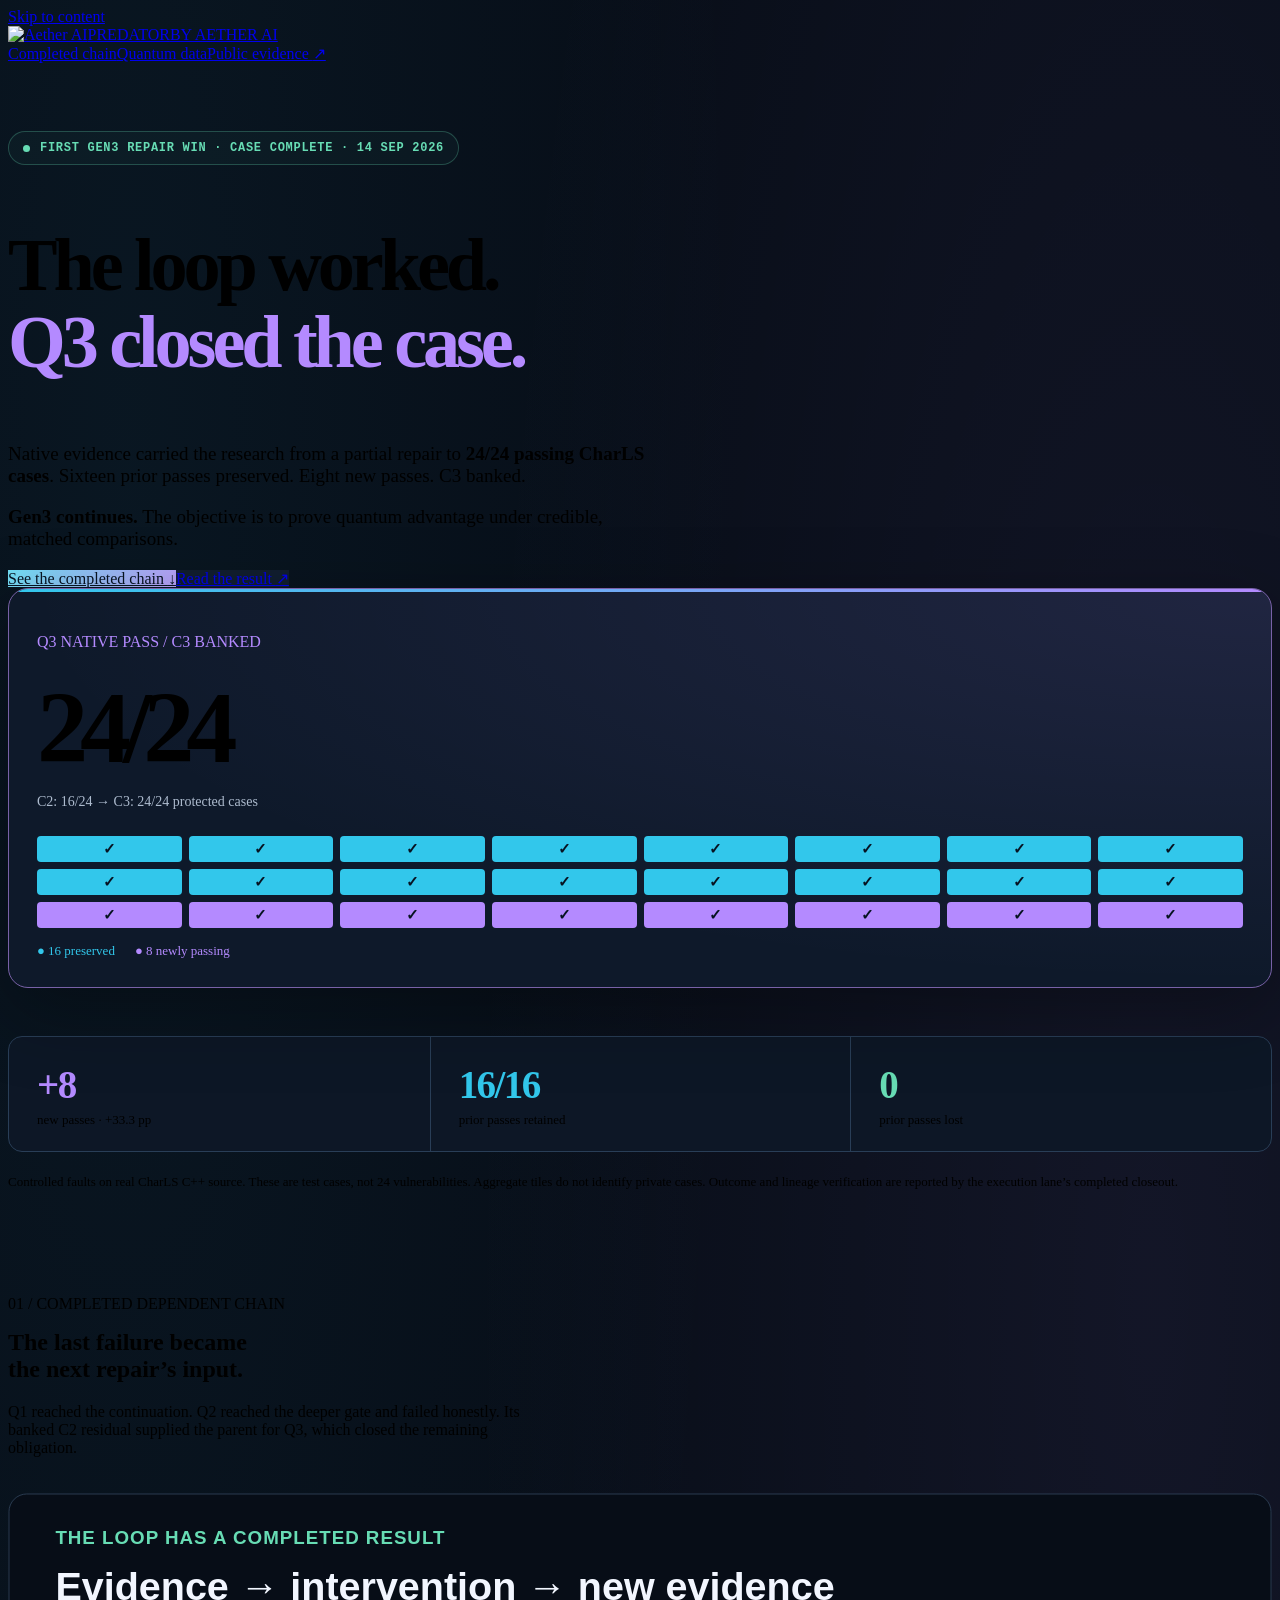
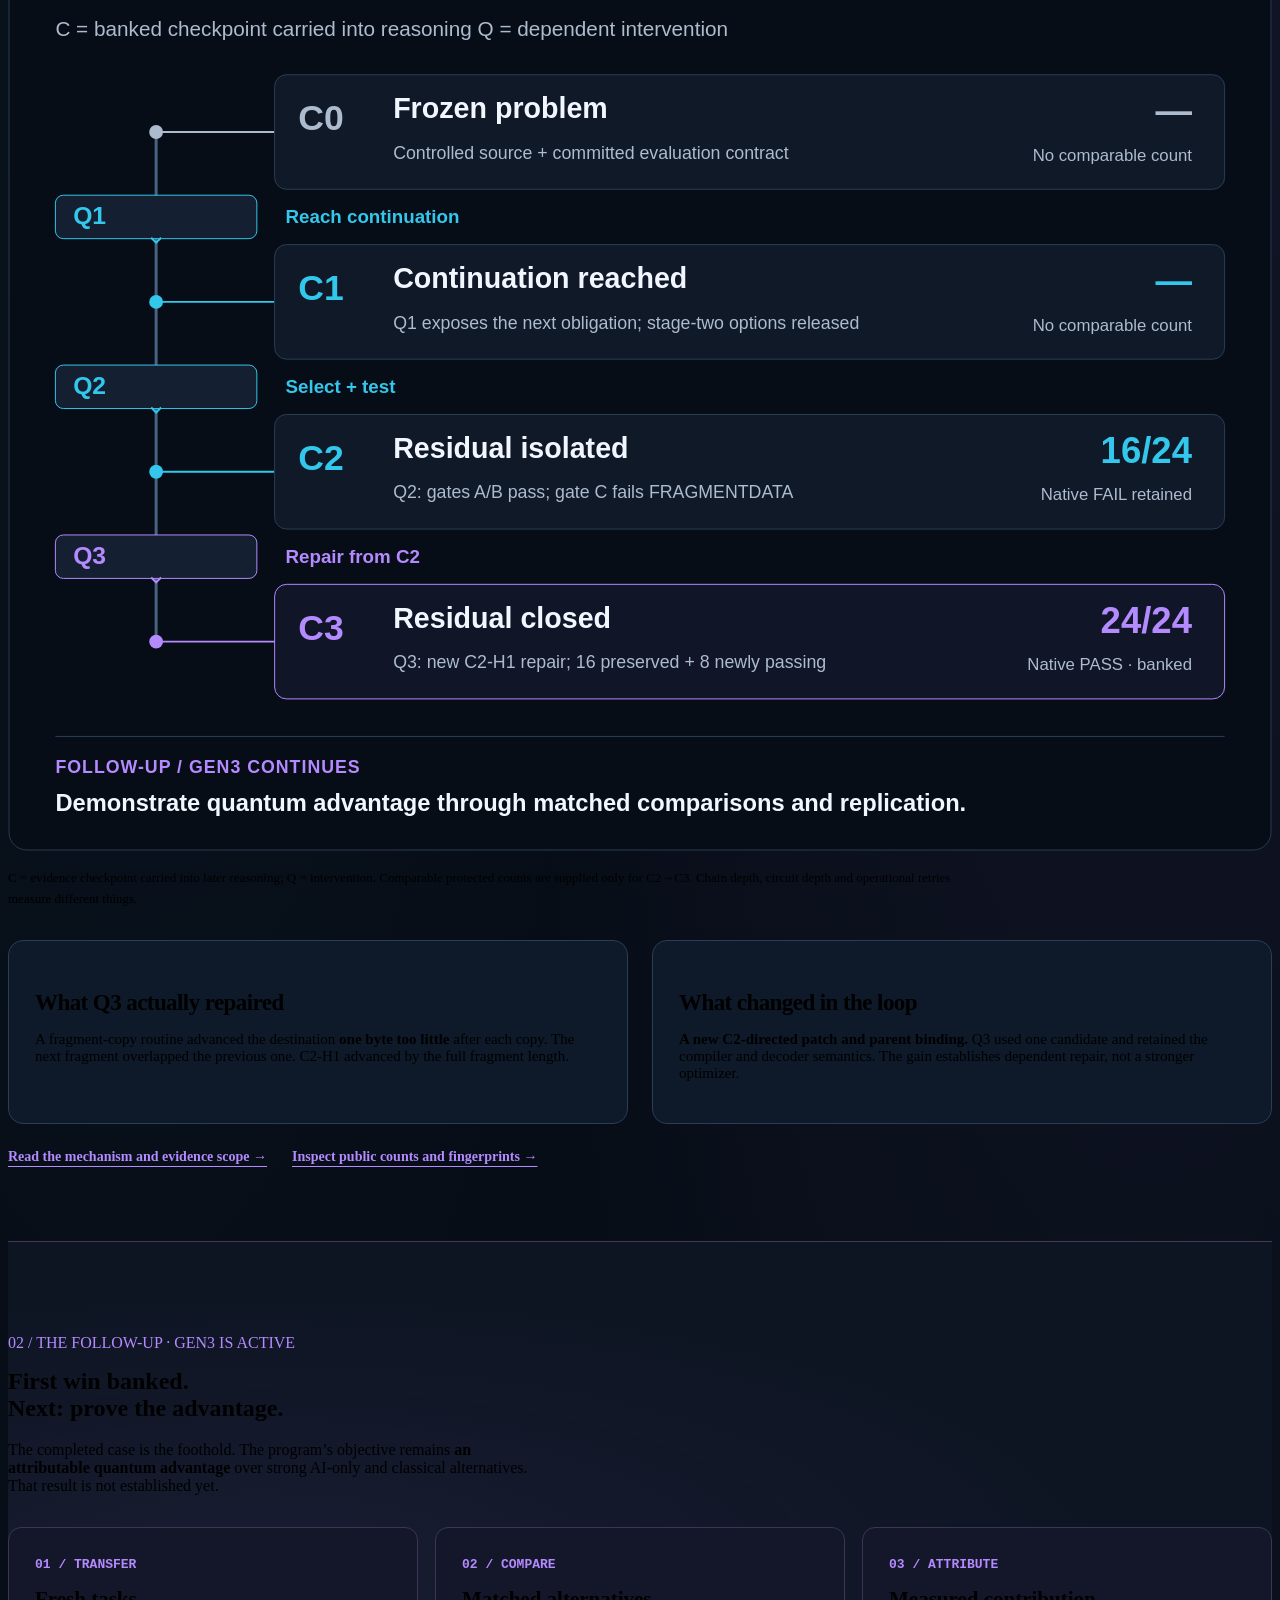
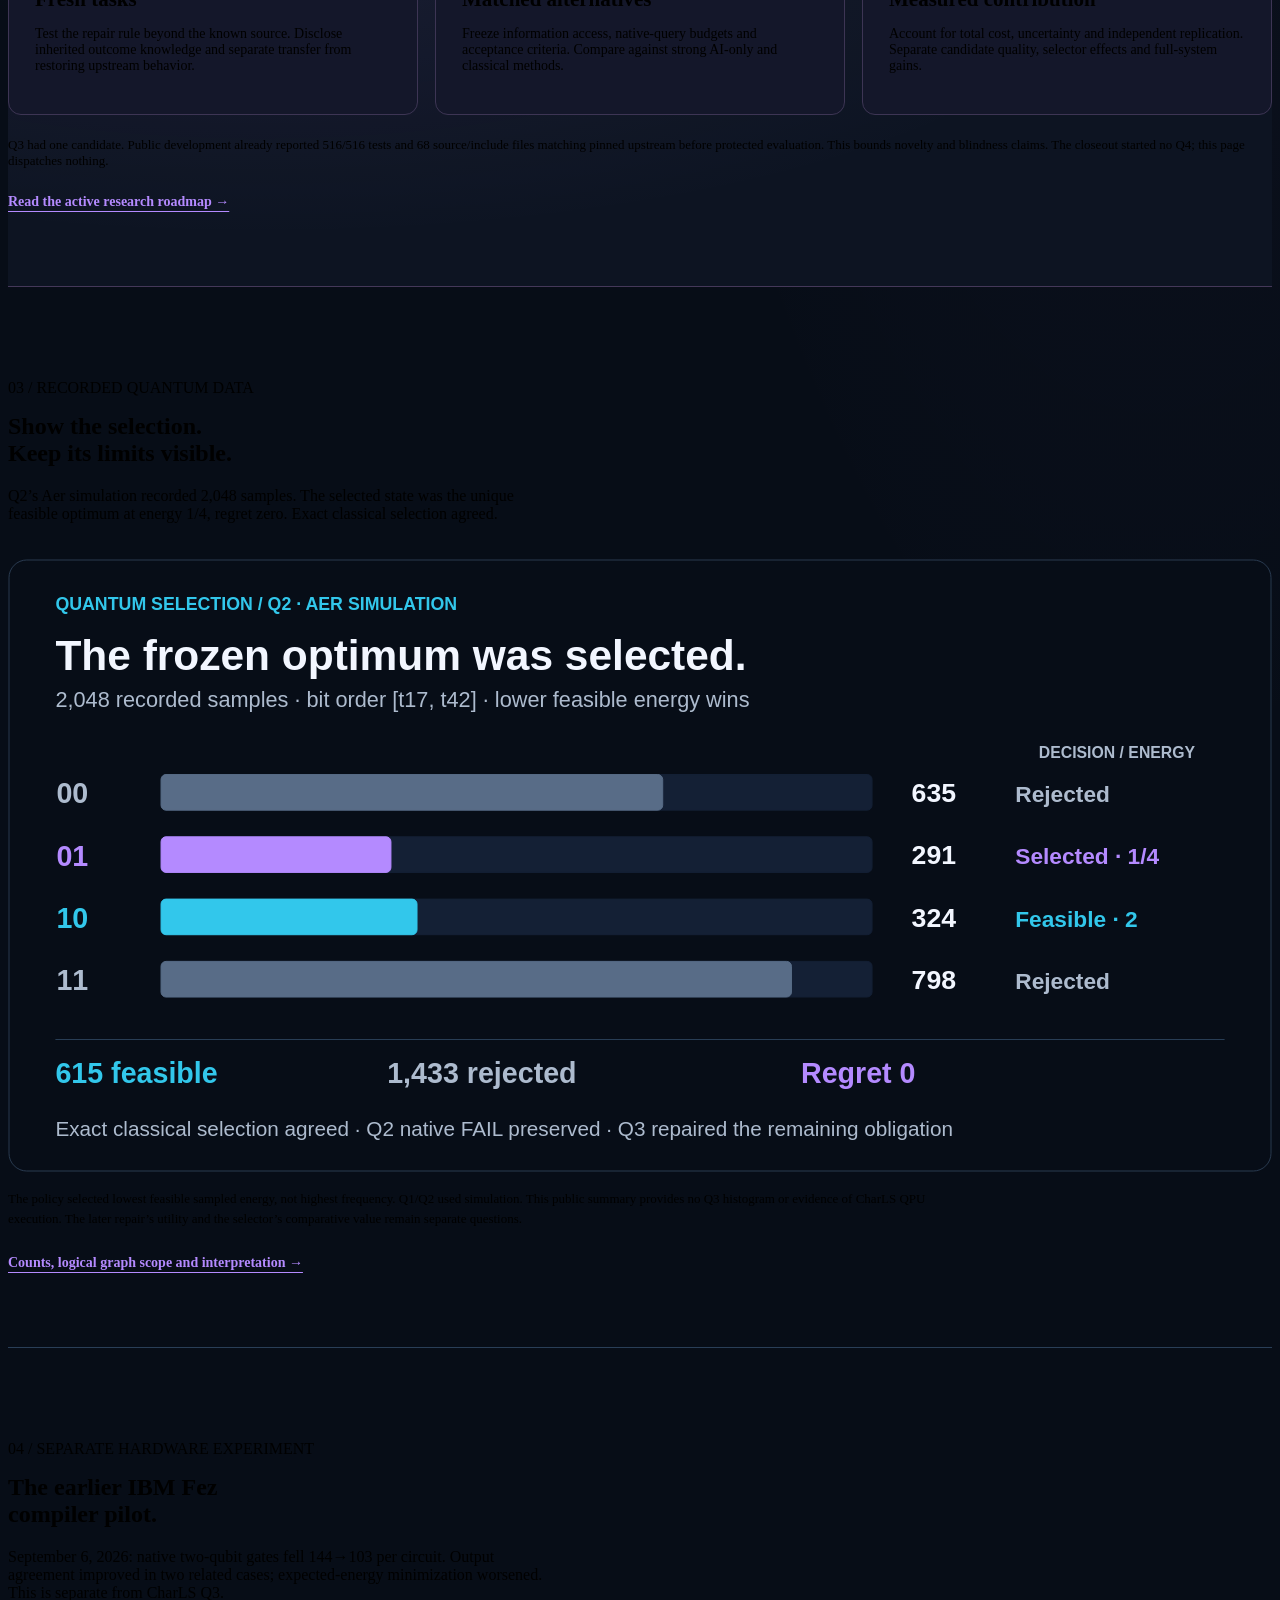
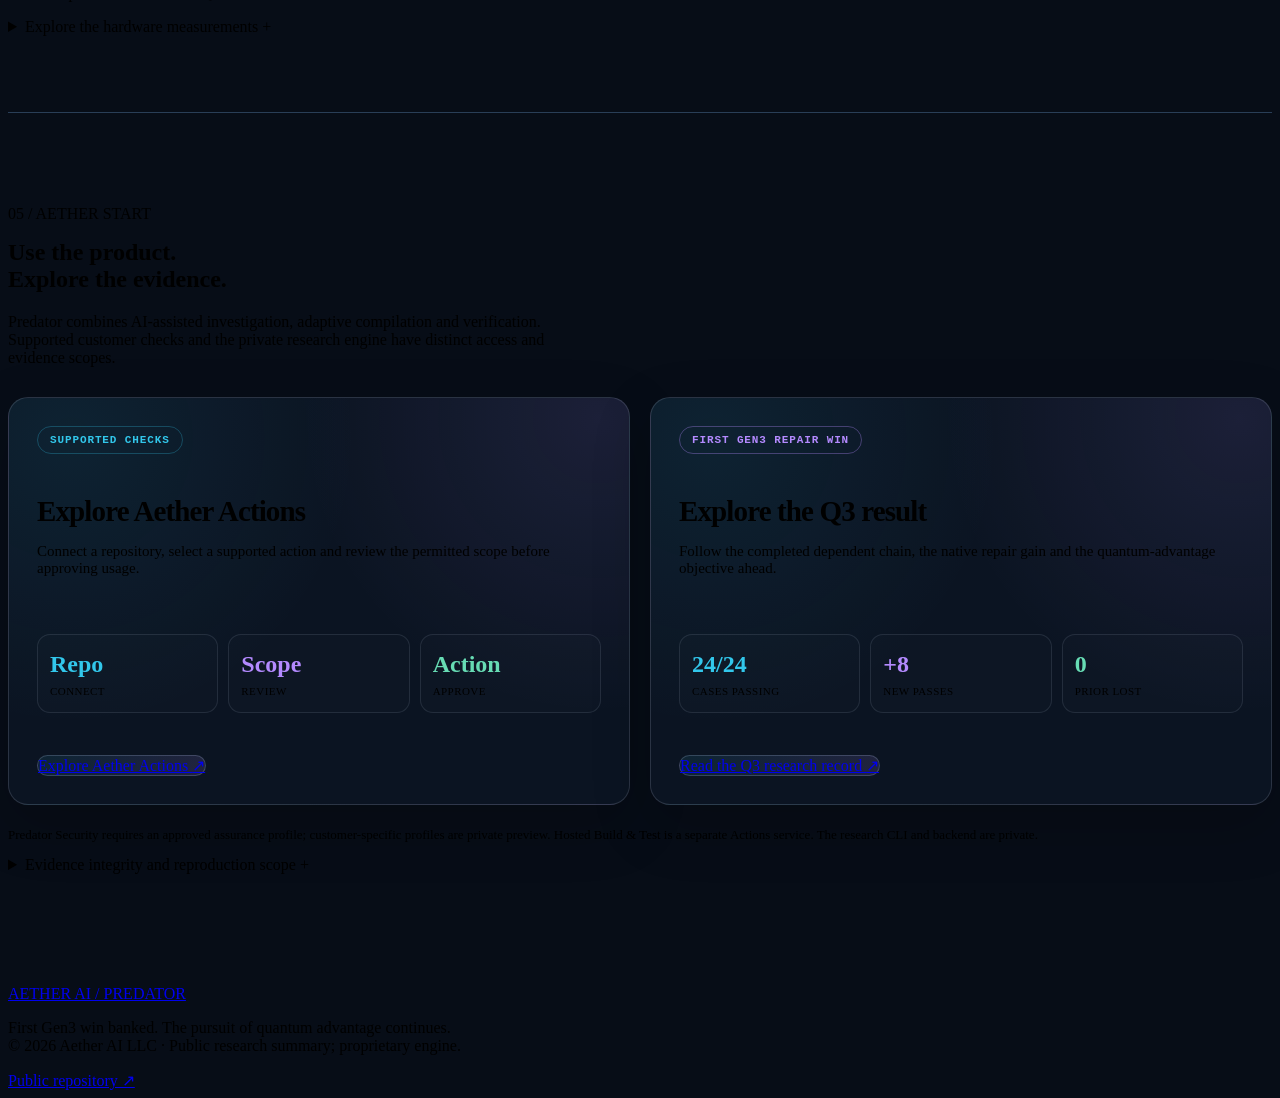
==== docs/index.html @ 57ab91a9 "docs: showcase the first Gen3 Q3 win and its quantum-advantage follow-up" ====
<!doctype html>
<html lang="en">
<head>
  <meta charset="utf-8">
  <meta name="viewport" content="width=device-width,initial-scale=1">
  <title>Predator — First Gen3 win: Q3 24/24 · Aether AI</title>
  <meta name="description" content="Aether Predator’s first Gen3 dependent-repair win: CharLS Q3 reached 24/24, with 16 prior passes preserved and eight gained. Explore the completed chain and the ongoing quantum-advantage objective.">
  <meta name="theme-color" content="#070d17">
  <link rel="stylesheet" href="styles.css">
  <link rel="stylesheet" href="q3-showcase.css">
</head>
<body class="q3-page">
  <a class="skip" href="#main">Skip to content</a>
  <header class="nav shell">
    <a class="brand" href="https://aethersystems.net/"><img src="assets/aether-website-mark.svg" width="36" height="36" alt="Aether AI"><span>PREDATOR<span class="byline">BY AETHER AI</span></span></a>
    <nav aria-label="Main navigation"><a href="#chain">Completed chain</a><a href="#quantum">Quantum data</a><a class="nav-cta" href="https://github.com/AetherAI3/predator-cli">Public evidence <span aria-hidden="true">↗</span></a></nav>
  </header>
  <main id="main">
    <section class="hero shell" aria-labelledby="result-title">
      <div class="result-label">FIRST GEN3 REPAIR WIN · CASE COMPLETE · 14 SEP 2026</div>
      <div class="hero-grid">
        <div>
          <h1 id="result-title">The loop worked.<br><span>Q3 closed the case.</span></h1>
          <p class="hero-copy">Native evidence carried the research from a partial repair to <strong>24/24 passing CharLS cases</strong>. Sixteen prior passes preserved. Eight new passes. C3 banked.</p>
          <p class="hero-copy"><strong>Gen3 continues.</strong> The objective is to prove quantum advantage under credible, matched comparisons.</p>
          <div class="actions"><a class="button primary" href="#chain">See the completed chain <span aria-hidden="true">↓</span></a><a class="button ghost" href="research/charls-q3.html">Read the result <span aria-hidden="true">↗</span></a></div>
        </div>
        <div class="milestone-stamp" aria-label="Q3 protected native result: 24 of 24 cases passing, 16 retained and 8 new">
          <p class="eyebrow">Q3 NATIVE PASS / C3 BANKED</p>
          <p class="score">24/24</p>
          <p class="score-caption">C2: 16/24 → C3: 24/24 protected cases</p>
          <div class="pass-cells" aria-hidden="true"><span>✓</span><span>✓</span><span>✓</span><span>✓</span><span>✓</span><span>✓</span><span>✓</span><span>✓</span><span>✓</span><span>✓</span><span>✓</span><span>✓</span><span>✓</span><span>✓</span><span>✓</span><span>✓</span><span>✓</span><span>✓</span><span>✓</span><span>✓</span><span>✓</span><span>✓</span><span>✓</span><span>✓</span></div>
          <div class="case-legend"><span>● 16 preserved</span><span>● 8 newly passing</span></div>
        </div>
      </div>
      <div class="win-strip" aria-label="Primary protected-campaign metrics"><div><strong>+8</strong><span>new passes · +33.3 pp</span></div><div><strong>16/16</strong><span>prior passes retained</span></div><div><strong>0</strong><span>prior passes lost</span></div></div>
      <p class="start-note">Controlled faults on real CharLS C++ source. These are test cases, not 24 vulnerabilities. Aggregate tiles do not identify private cases. Outcome and lineage verification are reported by the execution lane’s completed closeout.</p>
    </section>

    <section class="shell section" id="chain" aria-labelledby="chain-title">
      <div class="section-heading"><div><p class="eyebrow">01 / COMPLETED DEPENDENT CHAIN</p><h2 id="chain-title">The last failure became<br>the next repair’s input.</h2></div><p>Q1 reached the continuation. Q2 reached the deeper gate and failed honestly. Its banked C2 residual supplied the parent for Q3, which closed the remaining obligation.</p></div>
      <figure class="figure"><img src="assets/flow-gen3-research.svg" width="1280" height="970" alt="Completed C0, Q1, C1, Q2, C2, Q3, C3 chain. Q2 banks 16/24 and its failure; Q3 banks 24/24. The following objective is a matched quantum-advantage comparison."><figcaption>C = evidence checkpoint carried into later reasoning; Q = intervention. Comparable protected counts are supplied only for C2→C3. Chain depth, circuit depth and operational retries measure different things.</figcaption></figure>
      <div class="context-grid"><article class="context-card"><h3>What Q3 actually repaired</h3><p>A fragment-copy routine advanced the destination <strong>one byte too little</strong> after each copy. The next fragment overlapped the previous one. C2-H1 advanced by the full fragment length.</p></article><article class="context-card"><h3>What changed in the loop</h3><p><strong>A new C2-directed patch and parent binding.</strong> Q3 used one candidate and retained the compiler and decoder semantics. The gain establishes dependent repair, not a stronger optimizer.</p></article></div>
      <div class="link-row"><a href="research/charls-q3.html">Read the mechanism and evidence scope →</a><a href="research/charls-q3.json">Inspect public counts and fingerprints →</a></div>
    </section>

    <section class="objective-panel" id="objective" aria-labelledby="objective-title"><div class="shell section">
      <div class="section-heading"><div><p class="eyebrow">02 / THE FOLLOW-UP · GEN3 IS ACTIVE</p><h2 id="objective-title">First win banked.<br>Next: prove the advantage.</h2></div><p>The completed case is the foothold. The program’s objective remains <strong>an attributable quantum advantage</strong> over strong AI-only and classical alternatives. That result is not established yet.</p></div>
      <div class="next-steps"><article class="next-step"><span class="num">01 / TRANSFER</span><h3>Fresh tasks</h3><p>Test the repair rule beyond the known source. Disclose inherited outcome knowledge and separate transfer from restoring upstream behavior.</p></article><article class="next-step"><span class="num">02 / COMPARE</span><h3>Matched alternatives</h3><p>Freeze information access, native-query budgets and acceptance criteria. Compare against strong AI-only and classical methods.</p></article><article class="next-step"><span class="num">03 / ATTRIBUTE</span><h3>Measured contribution</h3><p>Account for total cost, uncertainty and independent replication. Separate candidate quality, selector effects and full-system gains.</p></article></div>
      <p class="start-note">Q3 had one candidate. Public development already reported 516/516 tests and 68 source/include files matching pinned upstream before protected evaluation. This bounds novelty and blindness claims. The closeout started no Q4; this page dispatches nothing.</p>
      <div class="link-row"><a href="https://github.com/AetherAI3/predator-cli/blob/main/docs/research/generations.md">Read the active research roadmap →</a></div>
    </div></section>

    <section class="shell section" id="quantum" aria-labelledby="quantum-title">
      <div class="section-heading"><div><p class="eyebrow">03 / RECORDED QUANTUM DATA</p><h2 id="quantum-title">Show the selection.<br>Keep its limits visible.</h2></div><p>Q2’s Aer simulation recorded 2,048 samples. The selected state was the unique feasible optimum at energy 1/4, regret zero. Exact classical selection agreed.</p></div>
      <figure class="figure"><img src="assets/readme-q2-selection.svg" width="1280" height="620" alt="Q2 Aer sample histogram: 00 635 rejected; 01 291 selected at energy 1/4; 10 324 feasible at energy 2; 11 798 rejected. 615 feasible, 1433 rejected, regret zero."><figcaption>The policy selected lowest feasible sampled energy, not highest frequency. Q1/Q2 used simulation. This public summary provides no Q3 histogram or evidence of CharLS QPU execution. The later repair’s utility and the selector’s comparative value remain separate questions.</figcaption></figure>
      <div class="link-row"><a href="research/charls-q3.html#the-actual-quantum-selection-record">Counts, logical graph scope and interpretation →</a></div>
    </section>

    <section class="shell section research-divider" id="ibm" aria-labelledby="ibm-title">
      <div class="section-heading"><div><p class="eyebrow">04 / SEPARATE HARDWARE EXPERIMENT</p><h2 id="ibm-title">The earlier IBM Fez<br>compiler pilot.</h2></div><p>September 6, 2026: native two-qubit gates fell 144→103 per circuit. Output agreement improved in two related cases; expected-energy minimization worsened. This is separate from CharLS Q3.</p></div>
      <details class="evidence-details" id="evidence"><summary>Explore the hardware measurements <span aria-hidden="true">+</span></summary><figure class="figure"><img src="assets/readme-hardware-data.svg" width="1280" height="800" loading="lazy" alt="IBM Fez pilot: 28.5% fewer two-qubit gates, closer output in two related cases, worse expected-energy minimization. One hardware job; no quantum advantage established."><figcaption>Author-reported: one six-variable fixture, four circuits at 1,024 shots each and three seconds of billed QPU time. Billed time is not end-to-end runtime. No independent confirmation or quantum advantage established.</figcaption></figure><p class="start-note"><a href="research/ibm-fez-pilot.html">Measurement note and uncertainty →</a> · <a href="research/ibm-pilot.json">Full-precision data →</a></p></details>
    </section>

    <section class="shell section research-divider" id="system" aria-labelledby="start-title">
      <div class="section-heading"><div><p class="eyebrow">05 / AETHER START</p><h2 id="start-title">Use the product.<br>Explore the evidence.</h2></div><p>Predator combines AI-assisted investigation, adaptive compilation and verification. Supported customer checks and the private research engine have distinct access and evidence scopes.</p></div>
      <div class="start-cards"><article class="start-card"><span class="card-label">SUPPORTED CHECKS</span><div><h3>Explore Aether Actions</h3><p>Connect a repository, select a supported action and review the permitted scope before approving usage.</p></div><div class="card-stats"><div><strong>Repo</strong><span>Connect</span></div><div><strong>Scope</strong><span>Review</span></div><div><strong>Action</strong><span>Approve</span></div></div><a class="button" href="https://aethersystems.net/actions">Explore Aether Actions <span aria-hidden="true">↗</span></a></article><article class="start-card"><span class="card-label">FIRST GEN3 REPAIR WIN</span><div><h3>Explore the Q3 result</h3><p>Follow the completed dependent chain, the native repair gain and the quantum-advantage objective ahead.</p></div><div class="card-stats"><div><strong>24/24</strong><span>Cases passing</span></div><div><strong>+8</strong><span>New passes</span></div><div><strong>0</strong><span>Prior lost</span></div></div><a class="button" href="research/charls-q3.html">Read the Q3 research record <span aria-hidden="true">↗</span></a></article></div>
      <p class="start-note">Predator Security requires an approved assurance profile; customer-specific profiles are private preview. Hosted Build &amp; Test is a separate Actions service. The research CLI and backend are private.</p>
      <details class="evidence-details"><summary>Evidence integrity and reproduction scope <span aria-hidden="true">+</span></summary><div><p>The producer reports signed native and lineage verification and full-hash readback of 17 C3 objects. Supporting validation: 516/516 stock tests including 17/17 compliance, sanitizer PASS and 10,000 fuzz executions. This editorial summary did not independently reverify private receipt bytes.</p><p>Native PASS and C3 banked coexist with an immutable hosted <strong>failed/lost</strong> completion record caused by an HTTP 422 field-shape mismatch. Public figures and arithmetic are rebuildable; the full private campaign is not independently reproducible from this repository alone. <a href="research/charls-q3.html#evidence-replay-and-operational-reconciliation">Full scope and fingerprints →</a></p></div></details>
    </section>
  </main>
  <footer class="footer shell"><a class="brand" href="https://aethersystems.net/">AETHER AI / PREDATOR</a><p>First Gen3 win banked. The pursuit of quantum advantage continues.<br>© 2026 Aether AI LLC · Public research summary; proprietary engine.</p><a href="https://github.com/AetherAI3/predator-cli">Public repository ↗</a></footer>
</body>
</html>
---- docs/q3-showcase.css ----
/* Q3 result page. Scoped additions preserve the separate IBM measurement page. */
.q3-page{--cyan:#32c7eb;--purple:#b48aff;--good:#67dcb4;background:radial-gradient(ellipse at 10% 8%,#32c7eb0d,transparent 38%),radial-gradient(ellipse at 90% 22%,#b48aff12,transparent 42%),#070d17}
.q3-page .brand img{width:36px;height:36px}.q3-page .nav a:hover{color:var(--cyan)}
.q3-page .hero{padding-top:68px}.q3-page .hero-grid{grid-template-columns:minmax(0,1.3fr) minmax(290px,.8fr);gap:70px;margin-bottom:48px}
.q3-page h1{font-size:clamp(46px,5.8vw,80px);line-height:1.04;letter-spacing:-.055em}.q3-page h1 span{color:var(--purple)}
.q3-page .hero-copy{font-size:19px;max-width:660px}.q3-page .hero-copy strong{color:var(--text)}
.result-label{display:inline-flex;gap:10px;align-items:center;border:1px solid #67dcb444;background:#67dcb409;border-radius:30px;padding:7px 14px;font:600 12px/1.5 ui-monospace,monospace;letter-spacing:.06em;color:var(--good)}
.result-label::before{content:"";width:7px;height:7px;border-radius:50%;background:var(--good)}
.milestone-stamp{border:1px solid #7861a7;border-radius:20px;background:radial-gradient(ellipse at 100% 0,#b48aff1c,transparent 70%),#0e192a;padding:28px;box-shadow:0 22px 80px #0005;position:relative;overflow:hidden}
.milestone-stamp::before{content:"";position:absolute;inset:0 0 auto;height:3px;background:linear-gradient(90deg,var(--cyan),var(--purple))}
.milestone-stamp .eyebrow{color:var(--purple)}.milestone-stamp .score{font-size:clamp(80px,8vw,120px);font-weight:800;letter-spacing:-.08em;line-height:1.2;margin:12px 0 0}
.milestone-stamp .score-caption{color:#adbbce;font-size:14px;margin-top:4px}.pass-cells{display:grid;grid-template-columns:repeat(8,1fr);gap:7px;margin:26px 0 15px}.pass-cells span{height:26px;background:var(--cyan);border-radius:4px;color:#071322;font-size:15px;line-height:26px;text-align:center;font-weight:800}.pass-cells span:nth-child(n+17){background:var(--purple)}
.case-legend{display:flex;flex-wrap:wrap;gap:12px 20px;font-size:13px}.case-legend span:first-child{color:var(--cyan)}.case-legend span:last-child{color:var(--purple)}
.q3-page .button.primary{background:linear-gradient(120deg,#71def5,#bba3fc);color:#081423}.q3-page .button.ghost{background:#111e30}
.win-strip{display:grid;grid-template-columns:repeat(3,1fr);border:1px solid #293e57;border-radius:14px;overflow:hidden;background:#0d1726}
.win-strip>div{padding:23px 28px}.win-strip>div+div{border-left:1px solid #293e57}.win-strip strong{display:block;font-size:39px;line-height:1.3;letter-spacing:-.04em}.win-strip span{font-size:13px;color:var(--muted)}.win-strip>div:nth-child(1) strong{color:var(--purple)}.win-strip>div:nth-child(2) strong{color:var(--cyan)}.win-strip>div:nth-child(3) strong{color:var(--good)}
.q3-page .section{padding-block:76px}.q3-page .section-heading{gap:56px}.q3-page .section-heading h2{margin-top:15px}.q3-page .section-heading p{max-width:540px}
.figure{margin:36px 0 0}.figure img{width:100%;height:auto}.figure figcaption{font-size:13px;line-height:1.6;color:var(--muted);margin-top:13px;max-width:960px}
.q3-page .link-row{display:flex;flex-wrap:wrap;gap:12px 25px;margin-top:25px}.q3-page .link-row a{color:var(--purple);font-weight:650;font-size:14px;text-decoration:underline;text-underline-offset:5px}
.context-grid{display:grid;grid-template-columns:1fr 1fr;gap:24px;margin-top:30px}.context-card{border:1px solid #293e57;background:#0e1929;border-radius:15px;padding:26px}.context-card h3{font-size:23px;letter-spacing:-.025em;margin-bottom:12px}.context-card p{color:var(--muted);font-size:15px}.context-card strong{color:var(--text)}
.objective-panel{border-block:1px solid #443859;background:radial-gradient(ellipse at 20% 50%,#b48aff12,transparent 60%),#0d1422}.objective-panel .eyebrow{color:var(--purple)}.objective-panel .section-heading>p strong{color:var(--text)}
.next-steps{display:grid;grid-template-columns:repeat(3,1fr);gap:17px;margin-top:32px}.next-step{border:1px solid #3d3554;border-radius:13px;background:#14172a;padding:26px}.next-step .num{font:600 13px ui-monospace,monospace;color:var(--purple)}.next-step h3{font-size:21px;margin:15px 0 12px}.next-step p{font-size:14px;color:var(--muted)}
.research-divider{border-top:1px solid #293e57}.q3-page .research-grid{grid-template-columns:1.35fr 1fr;gap:35px}.q3-page .research-copy h3{font-size:26px}
.start-cards{display:grid;grid-template-columns:repeat(2,minmax(0,1fr));gap:20px;margin-top:30px}.start-card{position:relative;overflow:hidden;display:flex;flex-direction:column;justify-content:space-between;min-height:350px;border:1px solid #adbbce30;border-radius:20px;padding:28px;background:radial-gradient(circle at 10% 10%,#32c7eb14,transparent 43%),radial-gradient(circle at 95% 5%,#b48aff19,transparent 42%),#0b1422;box-shadow:0 20px 60px #0003}
.start-card .card-label{align-self:flex-start;border:1px solid #32c7eb44;border-radius:30px;padding:7px 12px;color:var(--cyan);font:600 11px ui-monospace,monospace;letter-spacing:.08em}.start-card:nth-child(2) .card-label{color:var(--purple);border-color:#b48aff55}
.start-card h3{font-size:29px;letter-spacing:-.03em;line-height:1.15;margin:24px 0 14px}.start-card p{color:var(--muted);font-size:15px}.card-stats{display:grid;grid-template-columns:repeat(3,1fr);gap:10px;margin:25px 0}.card-stats div{border:1px solid #adbbce22;background:#ffffff03;border-radius:13px;padding:15px 12px}.card-stats strong{display:block;font-size:24px;color:var(--cyan);line-height:1.2}.card-stats div:nth-child(2) strong{color:var(--purple)}.card-stats div:nth-child(3) strong{color:var(--good)}.card-stats span{display:block;margin-top:6px;font-size:11px;color:var(--muted);text-transform:uppercase;letter-spacing:.04em}
.start-card .button{align-self:flex-start;background:linear-gradient(120deg,#32c7eb17,#b48aff22);border:1px solid #9badcc44;border-radius:30px}.start-note{margin-top:22px;font-size:13px;color:var(--muted)}
.q3-page .evidence-details{border-color:#293e57}.q3-page .evidence-details a{color:var(--purple);text-decoration:underline}.q3-page .footer{margin-top:35px}
@media(max-width:850px){.q3-page .hero-grid{grid-template-columns:1fr;gap:30px}.milestone-stamp{max-width:520px}.milestone-stamp .score{font-size:100px}.q3-page .section-heading{grid-template-columns:1fr;gap:22px}.next-steps{grid-template-columns:1fr}.context-grid{grid-template-columns:1fr}.q3-page .research-grid{grid-template-columns:1fr}.q3-page .nav nav{flex-wrap:wrap;justify-content:flex-end}.q3-page .nav nav>a:first-child{display:none}.start-cards{grid-template-columns:1fr}}
@media(max-width:500px){.q3-page .hero{padding-top:38px}.q3-page h1{font-size:45px}.q3-page .hero-copy{font-size:17px}.q3-page .nav nav{gap:12px}.q3-page .nav nav>a:not(.nav-cta){display:none}.win-strip>div{padding:17px 13px}.win-strip strong{font-size:29px}.win-strip span{font-size:11px}.q3-page .section{padding-block:52px}.start-card{padding:23px}.card-stats div{padding:12px 9px}.card-stats strong{font-size:22px}.card-stats span{font-size:10px}.result-label{font-size:10px}.figure{margin-top:25px}}
@media print{.q3-page{background:#fff;color:#142236}.q3-page .nav nav,.q3-page .actions,.q3-page .start-cards{display:none}.q3-page .shell{width:100%}.q3-page .section{padding-block:25px}.q3-page .hero-grid{display:block}.q3-page .hero-copy,.q3-page p,.q3-page figcaption{color:#344255}.q3-page .milestone-stamp{margin-top:25px}.q3-page h1,.q3-page h2{color:#142236}.q3-page .figure,.q3-page .milestone-stamp,.q3-page .next-step{break-inside:avoid}.q3-page .objective-panel{background:#fff}.q3-page .next-step,.q3-page .context-card{background:#f4f5fa;color:#142236}}
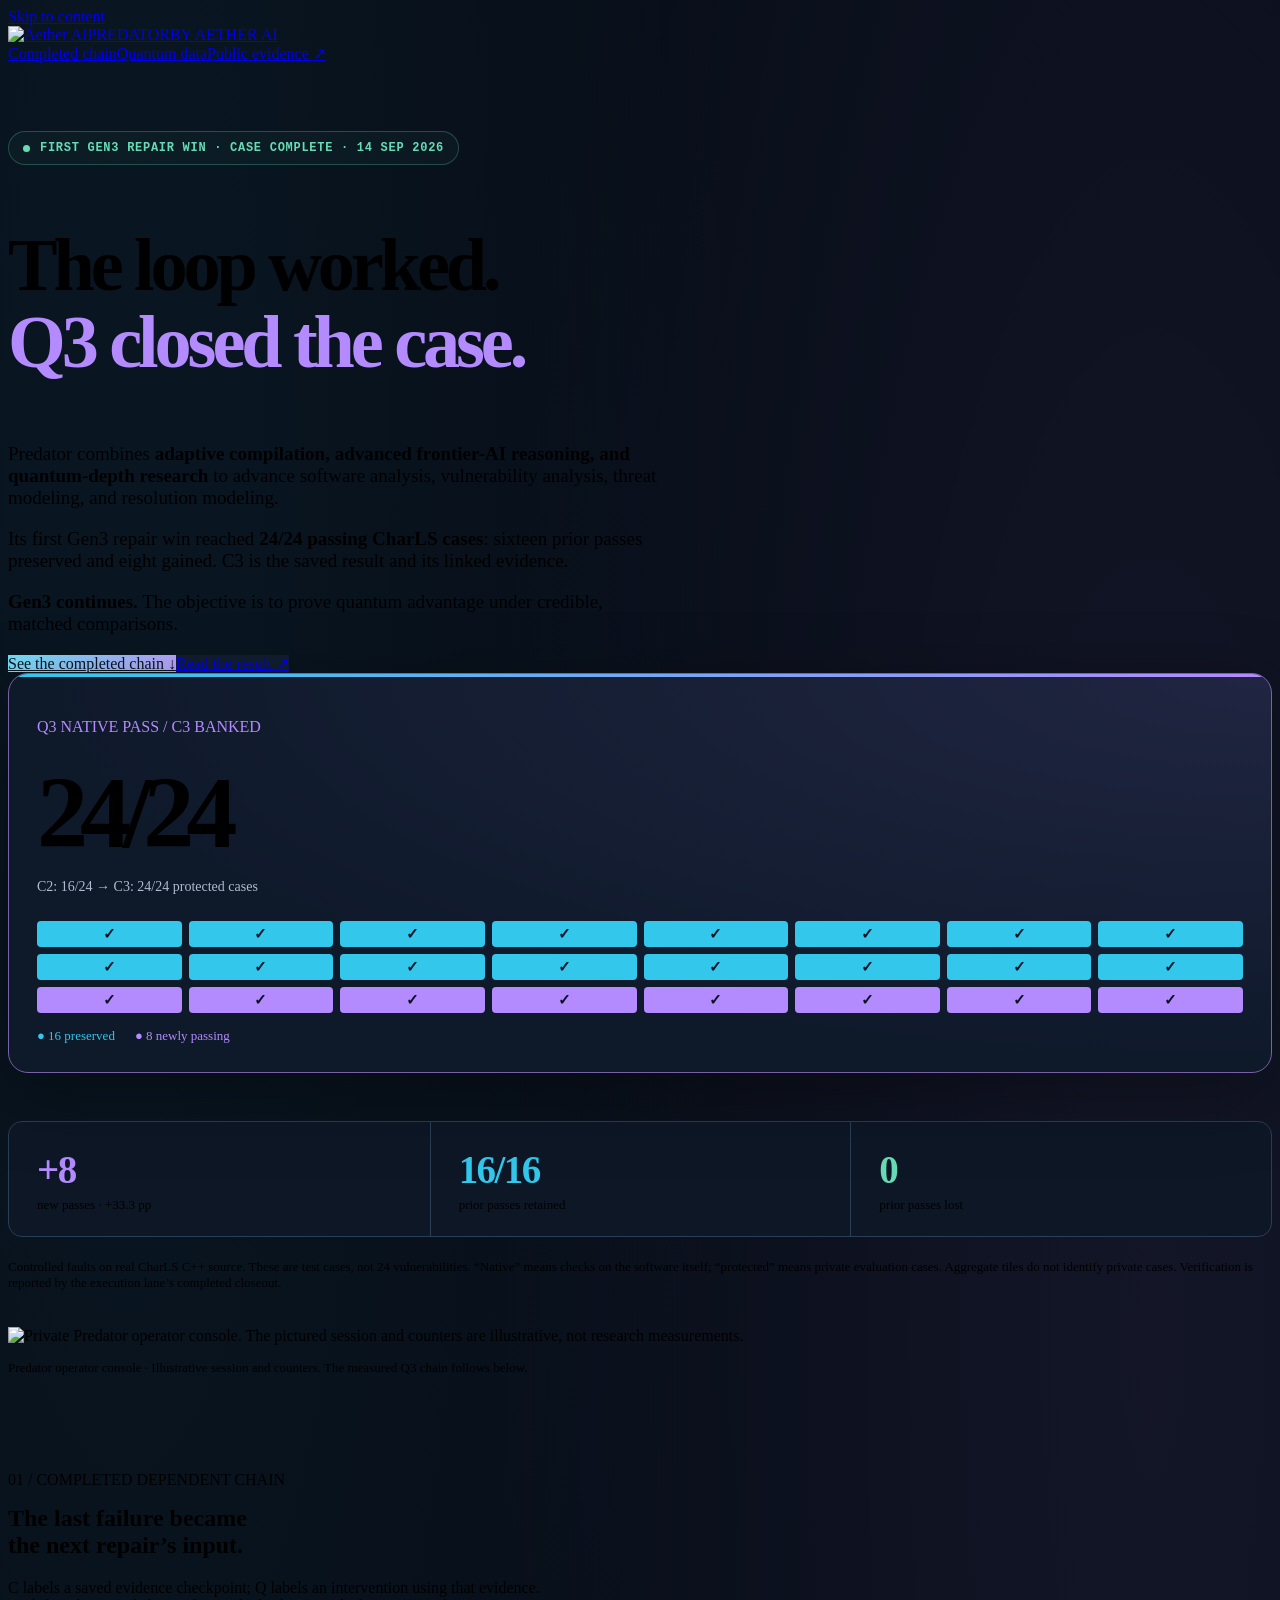
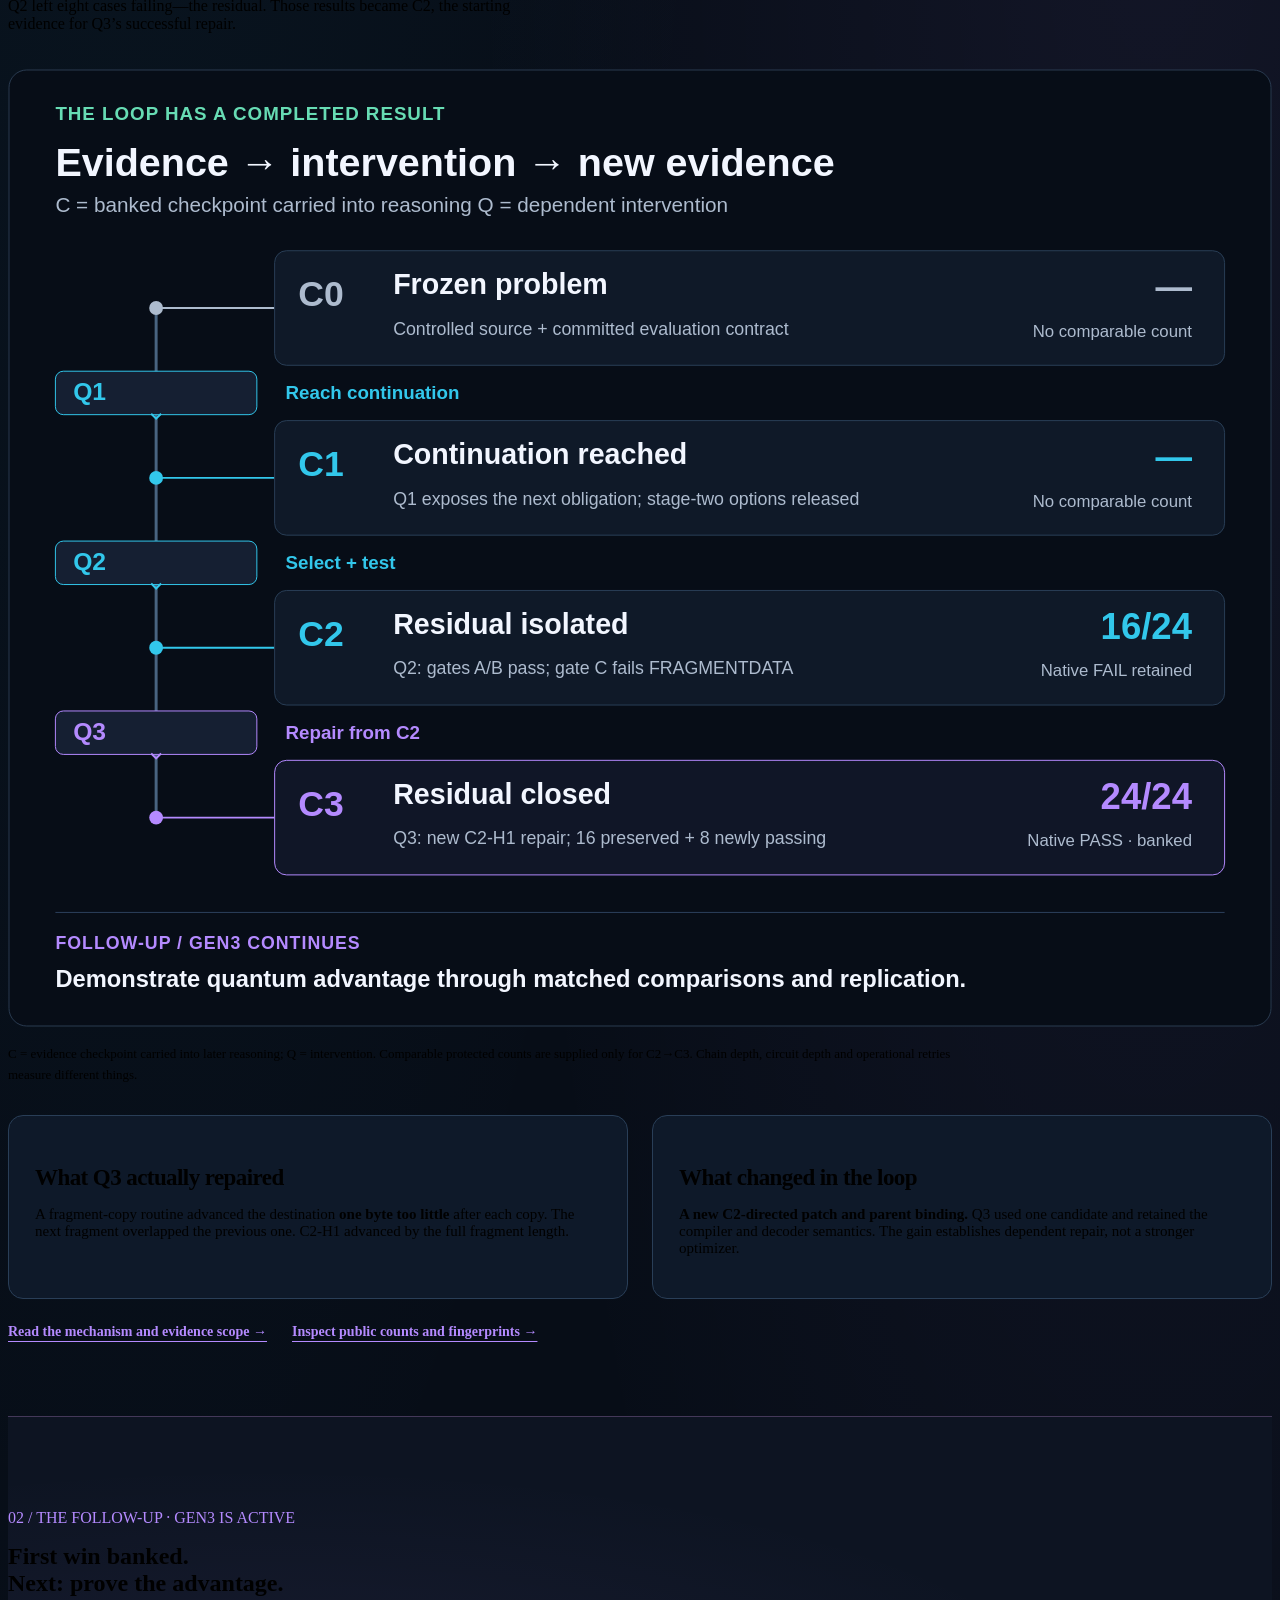
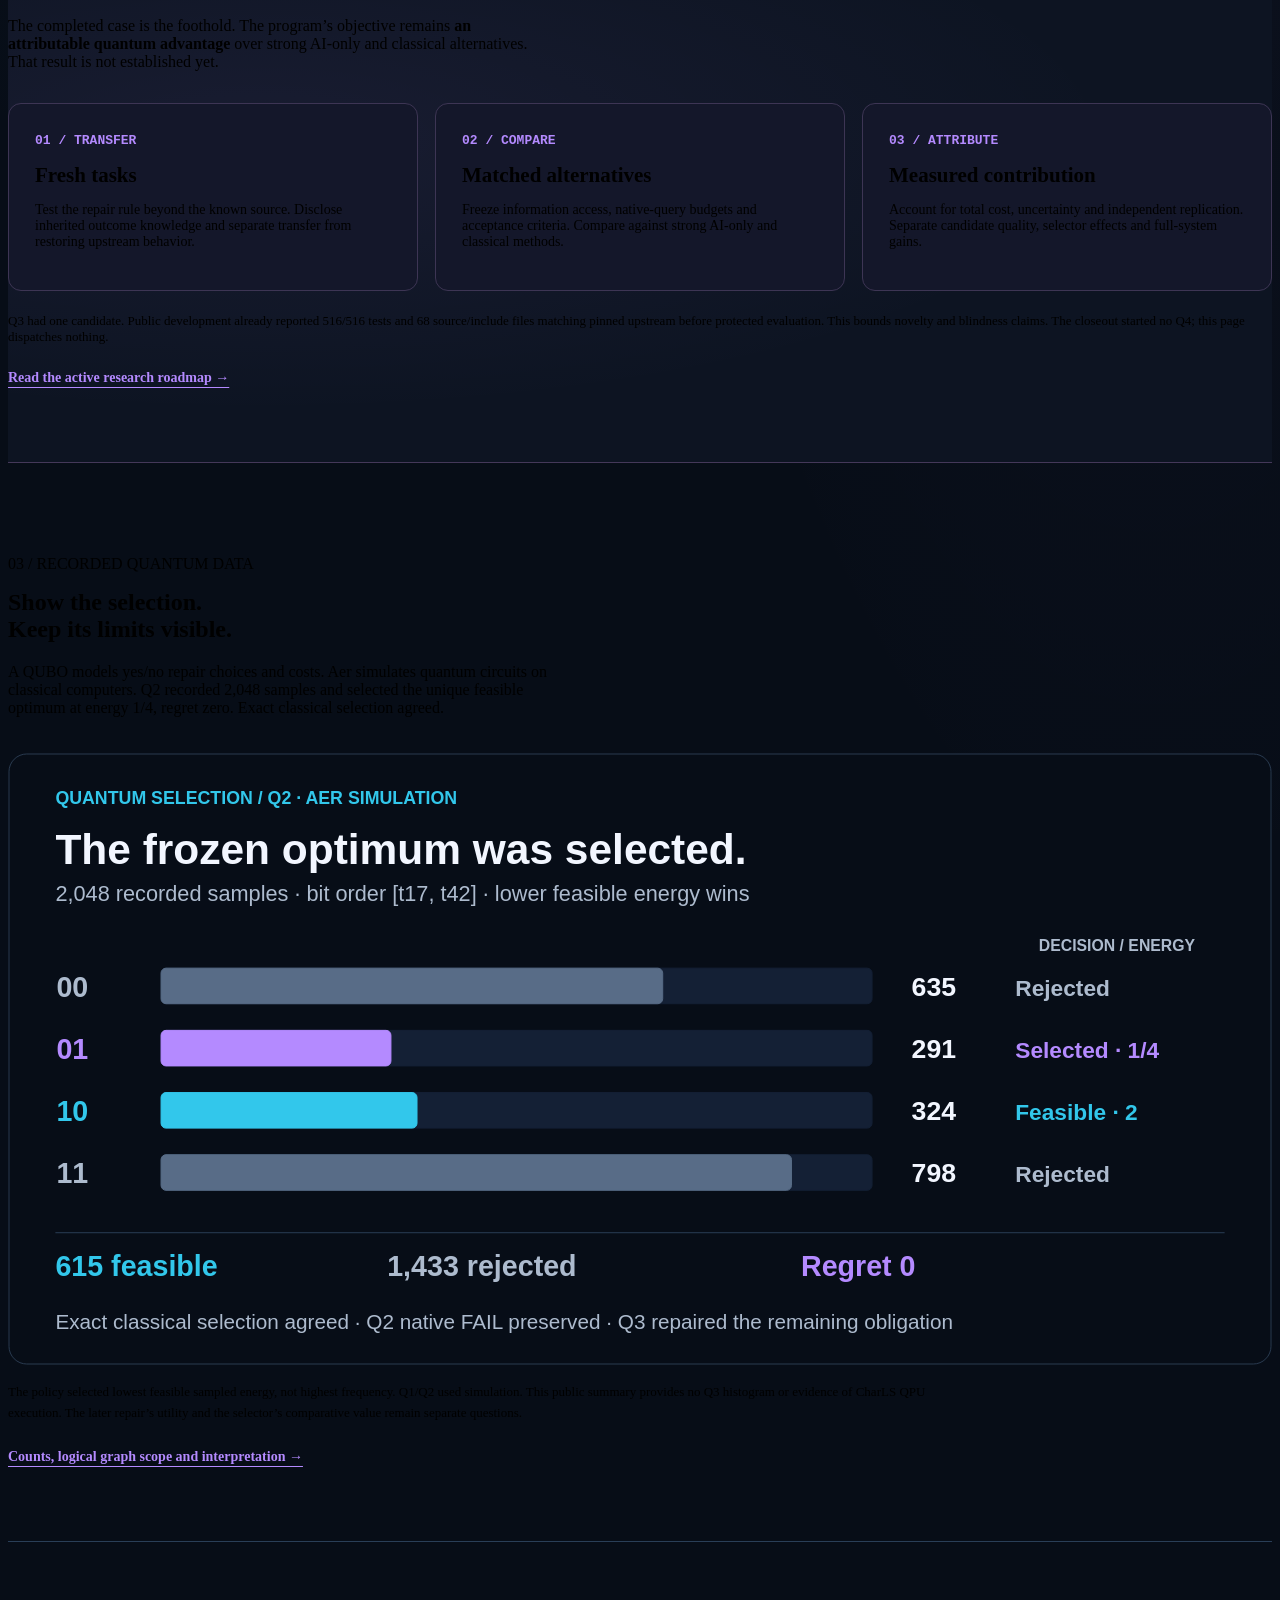
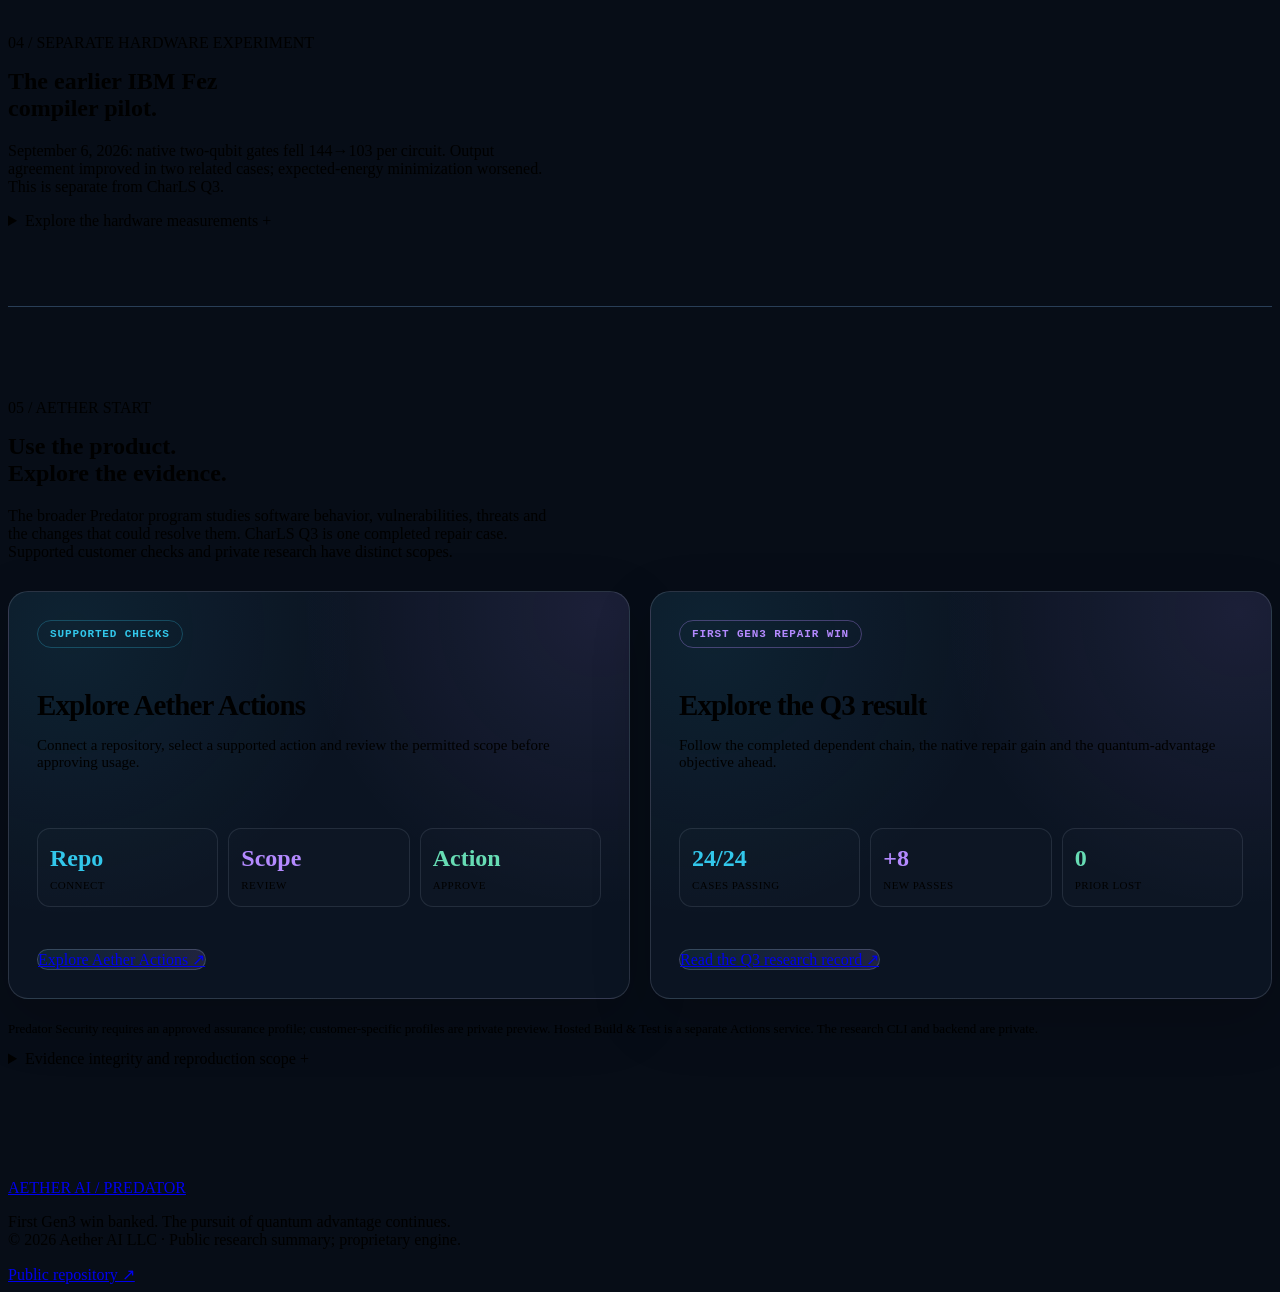
==== commit eb5da840: "docs: fix stale Q3 image URL and clarify the Predator program" ====
--- a/docs/index.html
+++ b/docs/index.html
@@ -4,7 +4,7 @@
   <meta charset="utf-8">
   <meta name="viewport" content="width=device-width,initial-scale=1">
   <title>Predator — First Gen3 win: Q3 24/24 · Aether AI</title>
-  <meta name="description" content="Aether Predator’s first Gen3 dependent-repair win: CharLS Q3 reached 24/24, with 16 prior passes preserved and eight gained. Explore the completed chain and the ongoing quantum-advantage objective.">
+  <meta name="description" content="Predator combines adaptive compilation, frontier-AI reasoning and quantum-depth research for software and security analysis. First Gen3 repair win: CharLS Q3 24/24. The quantum-advantage objective continues.">
   <meta name="theme-color" content="#070d17">
   <link rel="stylesheet" href="styles.css">
   <link rel="stylesheet" href="q3-showcase.css">
@@ -21,7 +21,8 @@
       <div class="hero-grid">
         <div>
           <h1 id="result-title">The loop worked.<br><span>Q3 closed the case.</span></h1>
-          <p class="hero-copy">Native evidence carried the research from a partial repair to <strong>24/24 passing CharLS cases</strong>. Sixteen prior passes preserved. Eight new passes. C3 banked.</p>
+          <p class="hero-copy">Predator combines <strong>adaptive compilation, advanced frontier-AI reasoning, and quantum-depth research</strong> to advance software analysis, vulnerability analysis, threat modeling, and resolution modeling.</p>
+          <p class="hero-copy">Its first Gen3 repair win reached <strong>24/24 passing CharLS cases</strong>: sixteen prior passes preserved and eight gained. C3 is the saved result and its linked evidence.</p>
           <p class="hero-copy"><strong>Gen3 continues.</strong> The objective is to prove quantum advantage under credible, matched comparisons.</p>
           <div class="actions"><a class="button primary" href="#chain">See the completed chain <span aria-hidden="true">↓</span></a><a class="button ghost" href="research/charls-q3.html">Read the result <span aria-hidden="true">↗</span></a></div>
         </div>
@@ -34,12 +35,13 @@
         </div>
       </div>
       <div class="win-strip" aria-label="Primary protected-campaign metrics"><div><strong>+8</strong><span>new passes · +33.3 pp</span></div><div><strong>16/16</strong><span>prior passes retained</span></div><div><strong>0</strong><span>prior passes lost</span></div></div>
-      <p class="start-note">Controlled faults on real CharLS C++ source. These are test cases, not 24 vulnerabilities. Aggregate tiles do not identify private cases. Outcome and lineage verification are reported by the execution lane’s completed closeout.</p>
+      <p class="start-note">Controlled faults on real CharLS C++ source. These are test cases, not 24 vulnerabilities. “Native” means checks on the software itself; “protected” means private evaluation cases. Aggregate tiles do not identify private cases. Verification is reported by the execution lane’s completed closeout.</p>
+      <figure class="figure"><img src="assets/predator-console.png" alt="Private Predator operator console. The pictured session and counters are illustrative, not research measurements."><figcaption>Predator operator console · Illustrative session and counters. The measured Q3 chain follows below.</figcaption></figure>
     </section>
 
     <section class="shell section" id="chain" aria-labelledby="chain-title">
-      <div class="section-heading"><div><p class="eyebrow">01 / COMPLETED DEPENDENT CHAIN</p><h2 id="chain-title">The last failure became<br>the next repair’s input.</h2></div><p>Q1 reached the continuation. Q2 reached the deeper gate and failed honestly. Its banked C2 residual supplied the parent for Q3, which closed the remaining obligation.</p></div>
-      <figure class="figure"><img src="assets/flow-gen3-research.svg" width="1280" height="970" alt="Completed C0, Q1, C1, Q2, C2, Q3, C3 chain. Q2 banks 16/24 and its failure; Q3 banks 24/24. The following objective is a matched quantum-advantage comparison."><figcaption>C = evidence checkpoint carried into later reasoning; Q = intervention. Comparable protected counts are supplied only for C2→C3. Chain depth, circuit depth and operational retries measure different things.</figcaption></figure>
+      <div class="section-heading"><div><p class="eyebrow">01 / COMPLETED DEPENDENT CHAIN</p><h2 id="chain-title">The last failure became<br>the next repair’s input.</h2></div><p>C labels a saved evidence checkpoint; Q labels an intervention using that evidence. Q2 left eight cases failing—the residual. Those results became C2, the starting evidence for Q3’s successful repair.</p></div>
+      <figure class="figure"><img src="assets/gen3-charls-q3-completed-d5da033514a9.svg" width="1280" height="970" alt="Completed C0, Q1, C1, Q2, C2, Q3, C3 chain. Q2 banks 16/24 and its failure; Q3 banks 24/24. The following objective is a matched quantum-advantage comparison."><figcaption>C = evidence checkpoint carried into later reasoning; Q = intervention. Comparable protected counts are supplied only for C2→C3. Chain depth, circuit depth and operational retries measure different things.</figcaption></figure>
       <div class="context-grid"><article class="context-card"><h3>What Q3 actually repaired</h3><p>A fragment-copy routine advanced the destination <strong>one byte too little</strong> after each copy. The next fragment overlapped the previous one. C2-H1 advanced by the full fragment length.</p></article><article class="context-card"><h3>What changed in the loop</h3><p><strong>A new C2-directed patch and parent binding.</strong> Q3 used one candidate and retained the compiler and decoder semantics. The gain establishes dependent repair, not a stronger optimizer.</p></article></div>
       <div class="link-row"><a href="research/charls-q3.html">Read the mechanism and evidence scope →</a><a href="research/charls-q3.json">Inspect public counts and fingerprints →</a></div>
     </section>
@@ -52,7 +54,7 @@
     </div></section>
 
     <section class="shell section" id="quantum" aria-labelledby="quantum-title">
-      <div class="section-heading"><div><p class="eyebrow">03 / RECORDED QUANTUM DATA</p><h2 id="quantum-title">Show the selection.<br>Keep its limits visible.</h2></div><p>Q2’s Aer simulation recorded 2,048 samples. The selected state was the unique feasible optimum at energy 1/4, regret zero. Exact classical selection agreed.</p></div>
+      <div class="section-heading"><div><p class="eyebrow">03 / RECORDED QUANTUM DATA</p><h2 id="quantum-title">Show the selection.<br>Keep its limits visible.</h2></div><p>A QUBO models yes/no repair choices and costs. Aer simulates quantum circuits on classical computers. Q2 recorded 2,048 samples and selected the unique feasible optimum at energy 1/4, regret zero. Exact classical selection agreed.</p></div>
       <figure class="figure"><img src="assets/readme-q2-selection.svg" width="1280" height="620" alt="Q2 Aer sample histogram: 00 635 rejected; 01 291 selected at energy 1/4; 10 324 feasible at energy 2; 11 798 rejected. 615 feasible, 1433 rejected, regret zero."><figcaption>The policy selected lowest feasible sampled energy, not highest frequency. Q1/Q2 used simulation. This public summary provides no Q3 histogram or evidence of CharLS QPU execution. The later repair’s utility and the selector’s comparative value remain separate questions.</figcaption></figure>
       <div class="link-row"><a href="research/charls-q3.html#the-actual-quantum-selection-record">Counts, logical graph scope and interpretation →</a></div>
     </section>
@@ -63,7 +65,7 @@
     </section>
 
     <section class="shell section research-divider" id="system" aria-labelledby="start-title">
-      <div class="section-heading"><div><p class="eyebrow">05 / AETHER START</p><h2 id="start-title">Use the product.<br>Explore the evidence.</h2></div><p>Predator combines AI-assisted investigation, adaptive compilation and verification. Supported customer checks and the private research engine have distinct access and evidence scopes.</p></div>
+      <div class="section-heading"><div><p class="eyebrow">05 / AETHER START</p><h2 id="start-title">Use the product.<br>Explore the evidence.</h2></div><p>The broader Predator program studies software behavior, vulnerabilities, threats and the changes that could resolve them. CharLS Q3 is one completed repair case. Supported customer checks and private research have distinct scopes.</p></div>
       <div class="start-cards"><article class="start-card"><span class="card-label">SUPPORTED CHECKS</span><div><h3>Explore Aether Actions</h3><p>Connect a repository, select a supported action and review the permitted scope before approving usage.</p></div><div class="card-stats"><div><strong>Repo</strong><span>Connect</span></div><div><strong>Scope</strong><span>Review</span></div><div><strong>Action</strong><span>Approve</span></div></div><a class="button" href="https://aethersystems.net/actions">Explore Aether Actions <span aria-hidden="true">↗</span></a></article><article class="start-card"><span class="card-label">FIRST GEN3 REPAIR WIN</span><div><h3>Explore the Q3 result</h3><p>Follow the completed dependent chain, the native repair gain and the quantum-advantage objective ahead.</p></div><div class="card-stats"><div><strong>24/24</strong><span>Cases passing</span></div><div><strong>+8</strong><span>New passes</span></div><div><strong>0</strong><span>Prior lost</span></div></div><a class="button" href="research/charls-q3.html">Read the Q3 research record <span aria-hidden="true">↗</span></a></article></div>
       <p class="start-note">Predator Security requires an approved assurance profile; customer-specific profiles are private preview. Hosted Build &amp; Test is a separate Actions service. The research CLI and backend are private.</p>
       <details class="evidence-details"><summary>Evidence integrity and reproduction scope <span aria-hidden="true">+</span></summary><div><p>The producer reports signed native and lineage verification and full-hash readback of 17 C3 objects. Supporting validation: 516/516 stock tests including 17/17 compliance, sanitizer PASS and 10,000 fuzz executions. This editorial summary did not independently reverify private receipt bytes.</p><p>Native PASS and C3 banked coexist with an immutable hosted <strong>failed/lost</strong> completion record caused by an HTTP 422 field-shape mismatch. Public figures and arithmetic are rebuildable; the full private campaign is not independently reproducible from this repository alone. <a href="research/charls-q3.html#evidence-replay-and-operational-reconciliation">Full scope and fingerprints →</a></p></div></details>
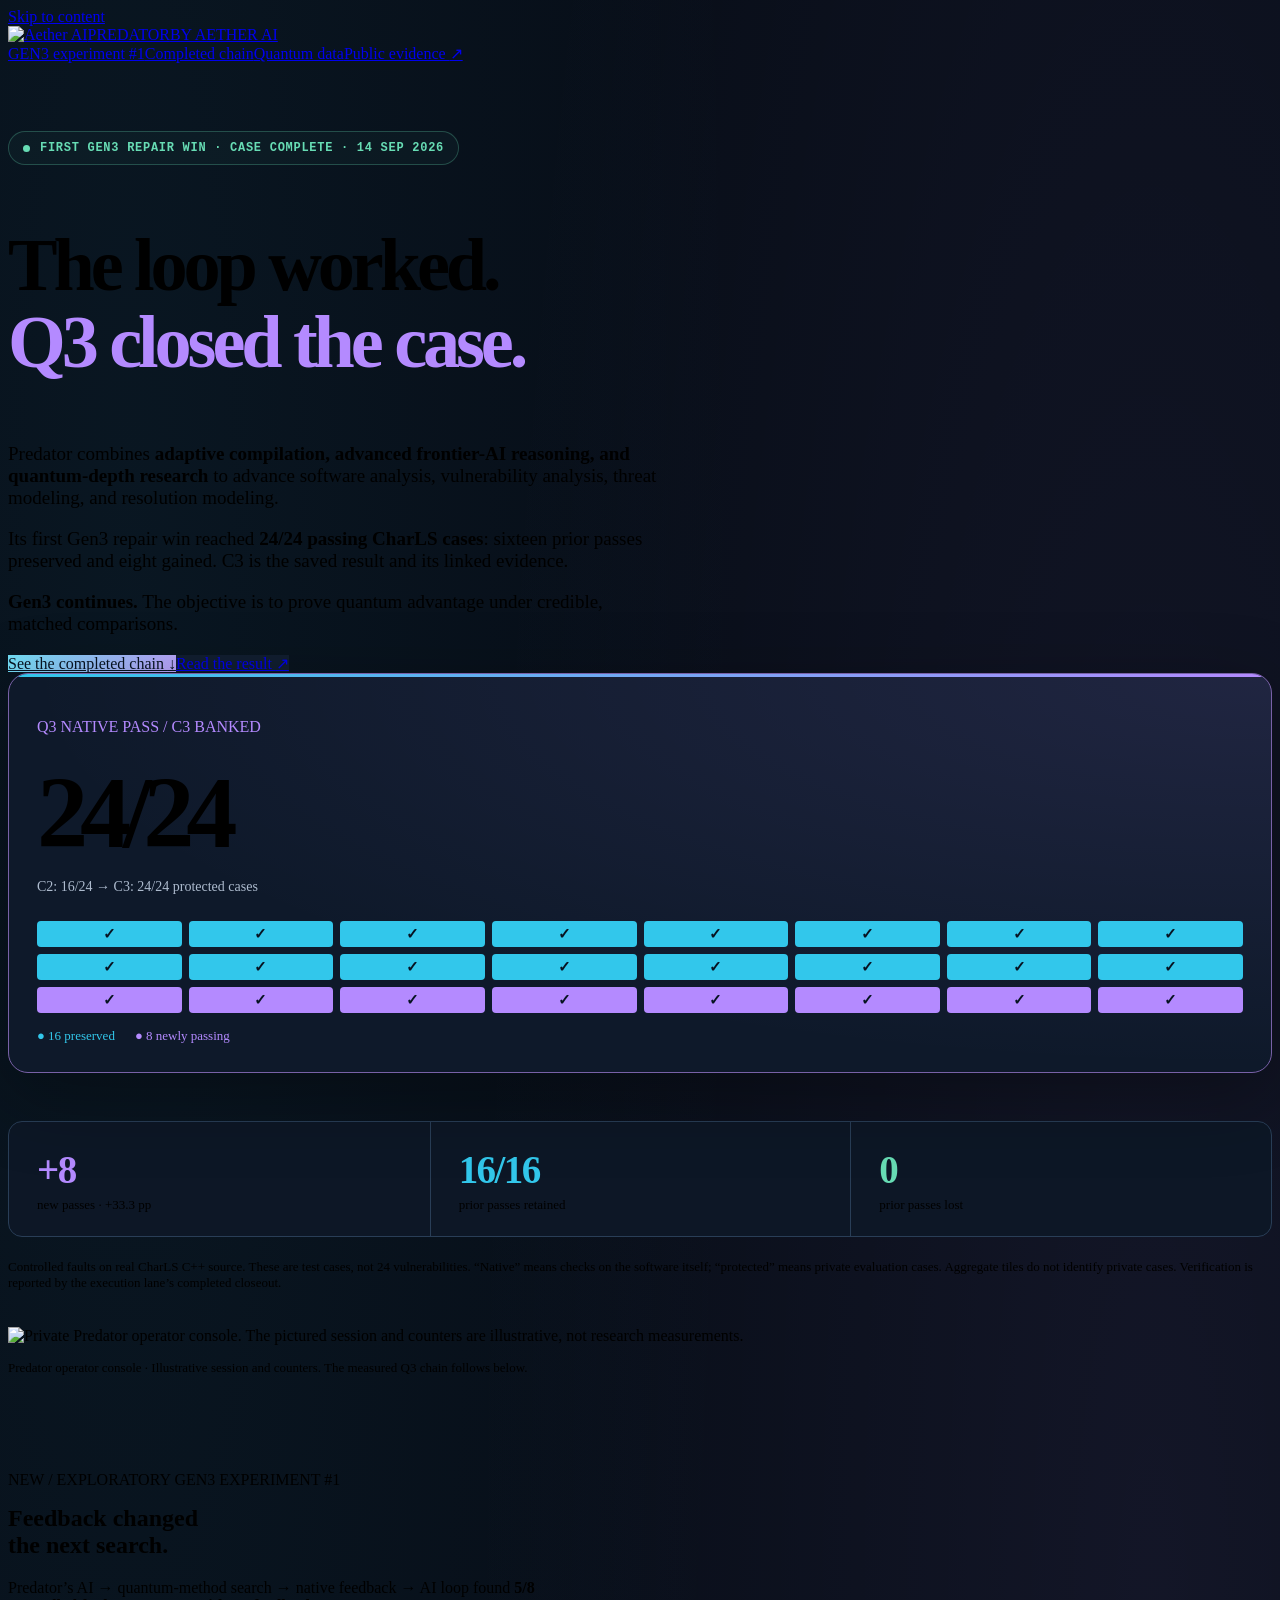
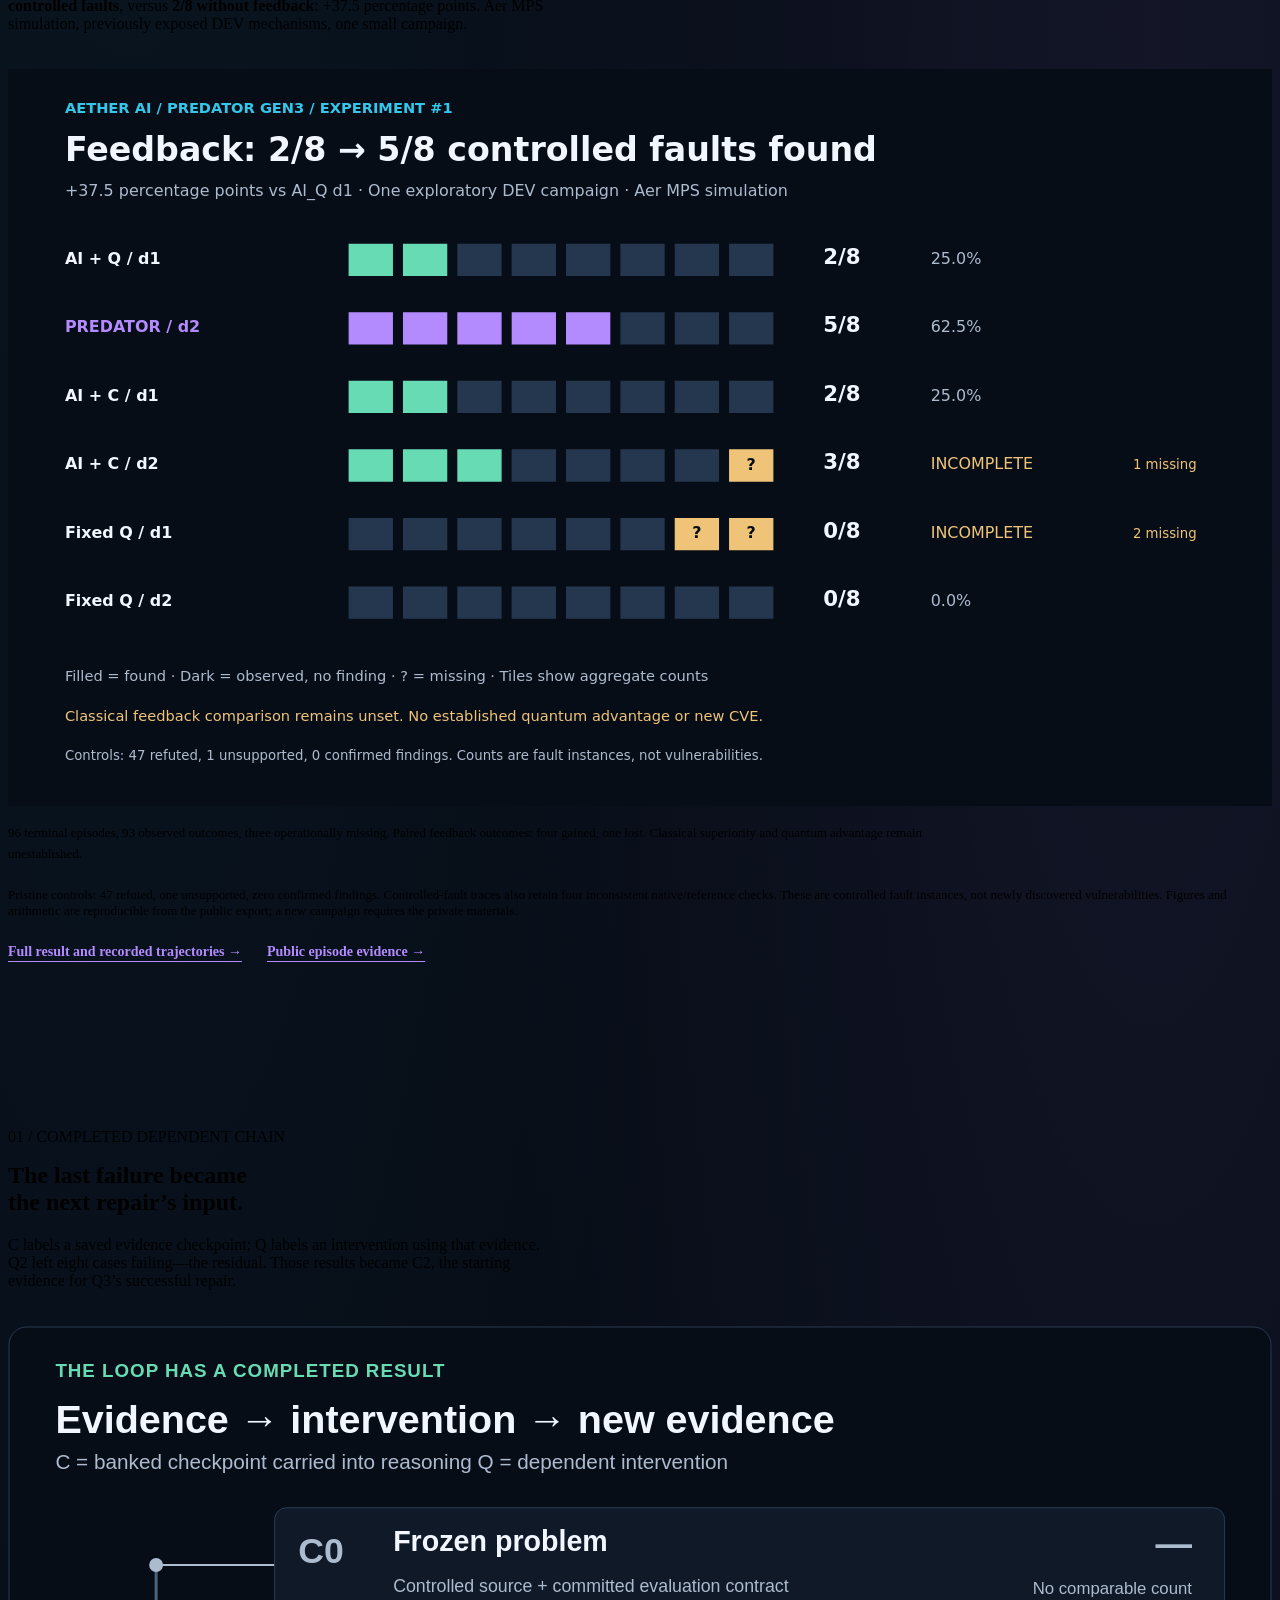
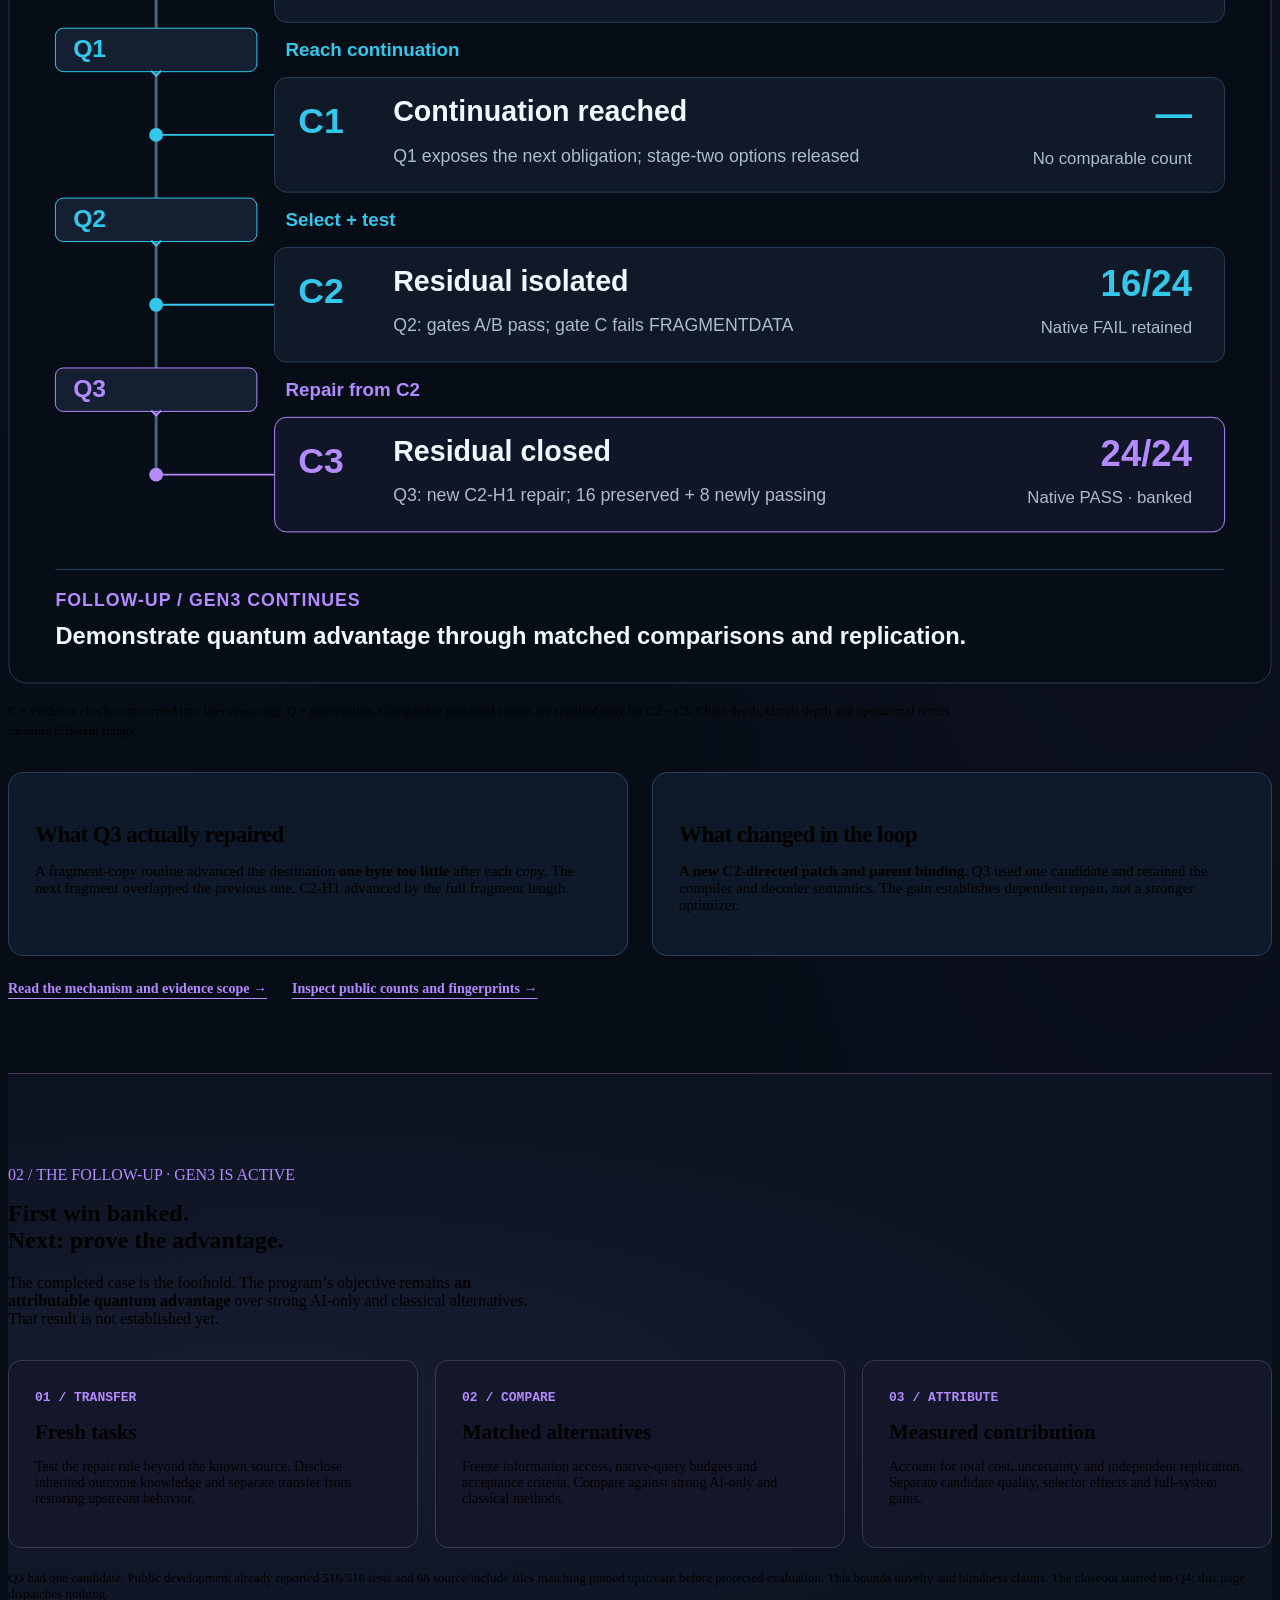
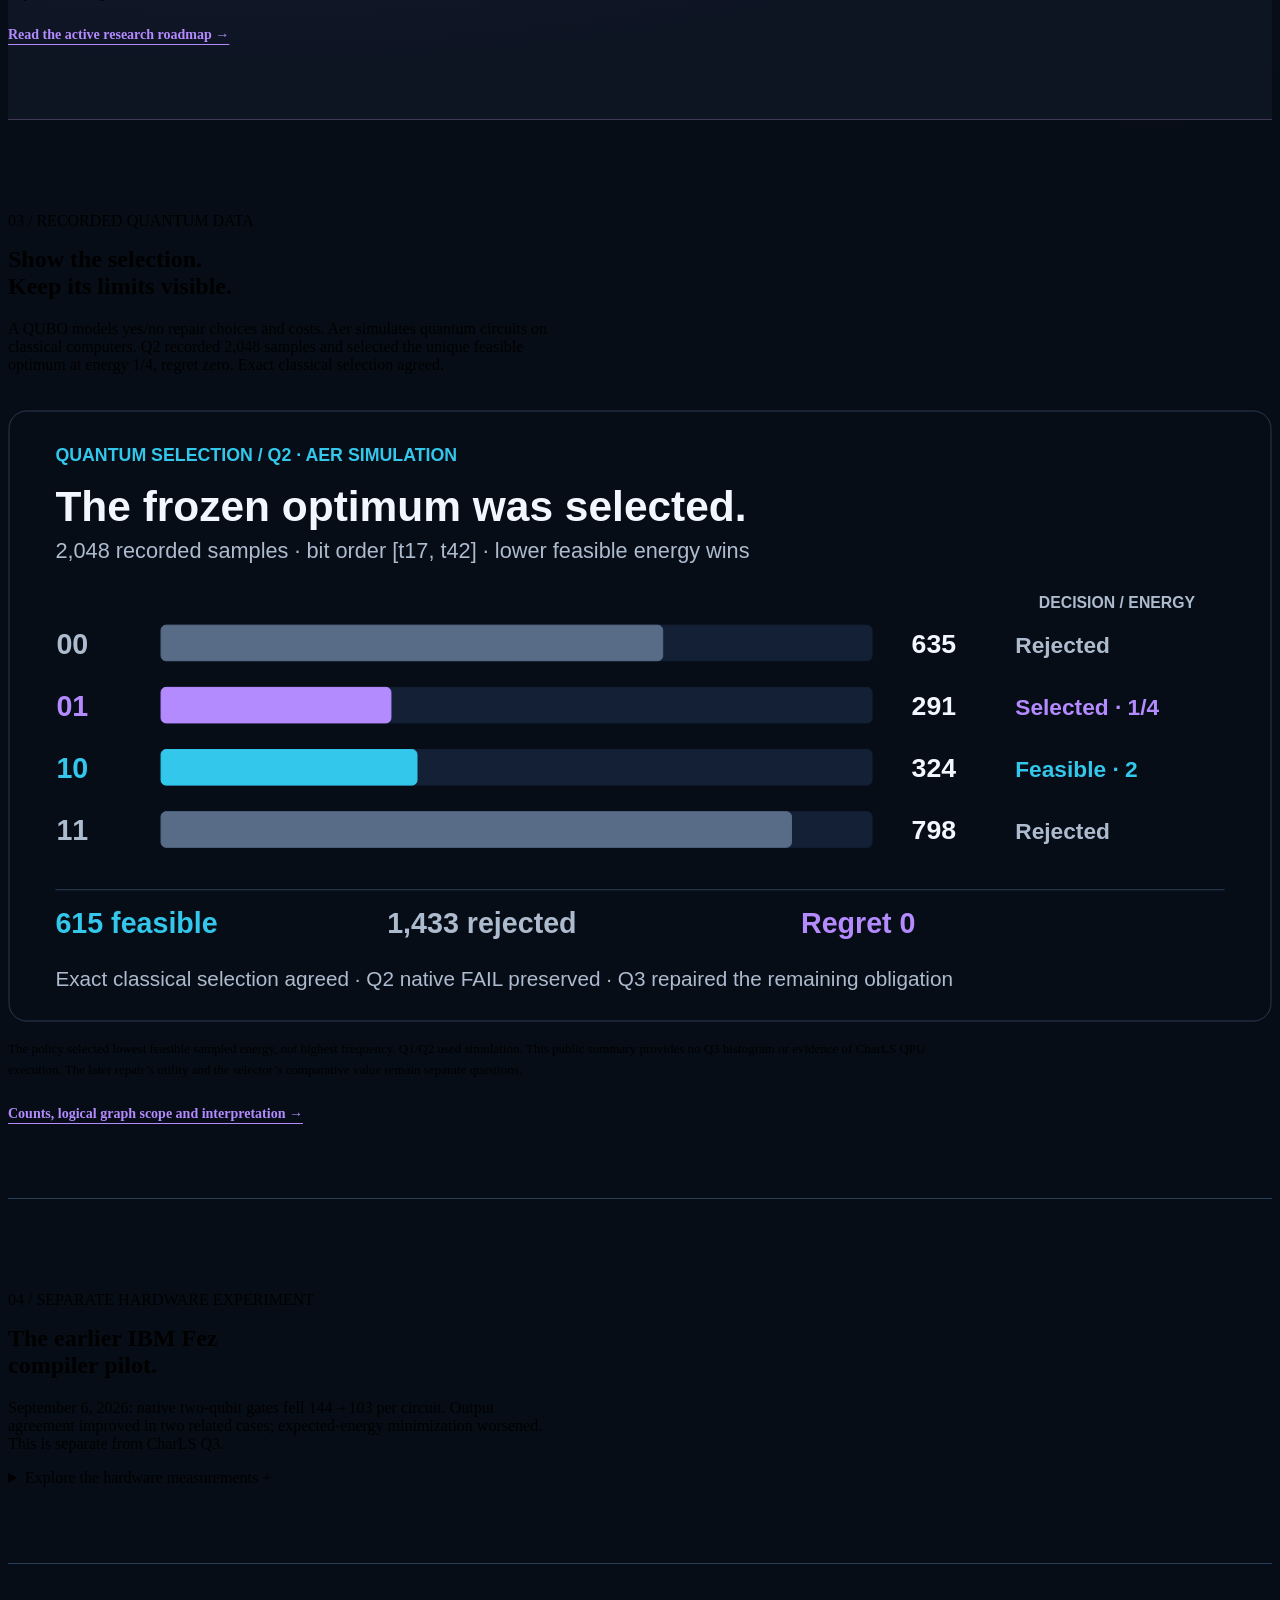
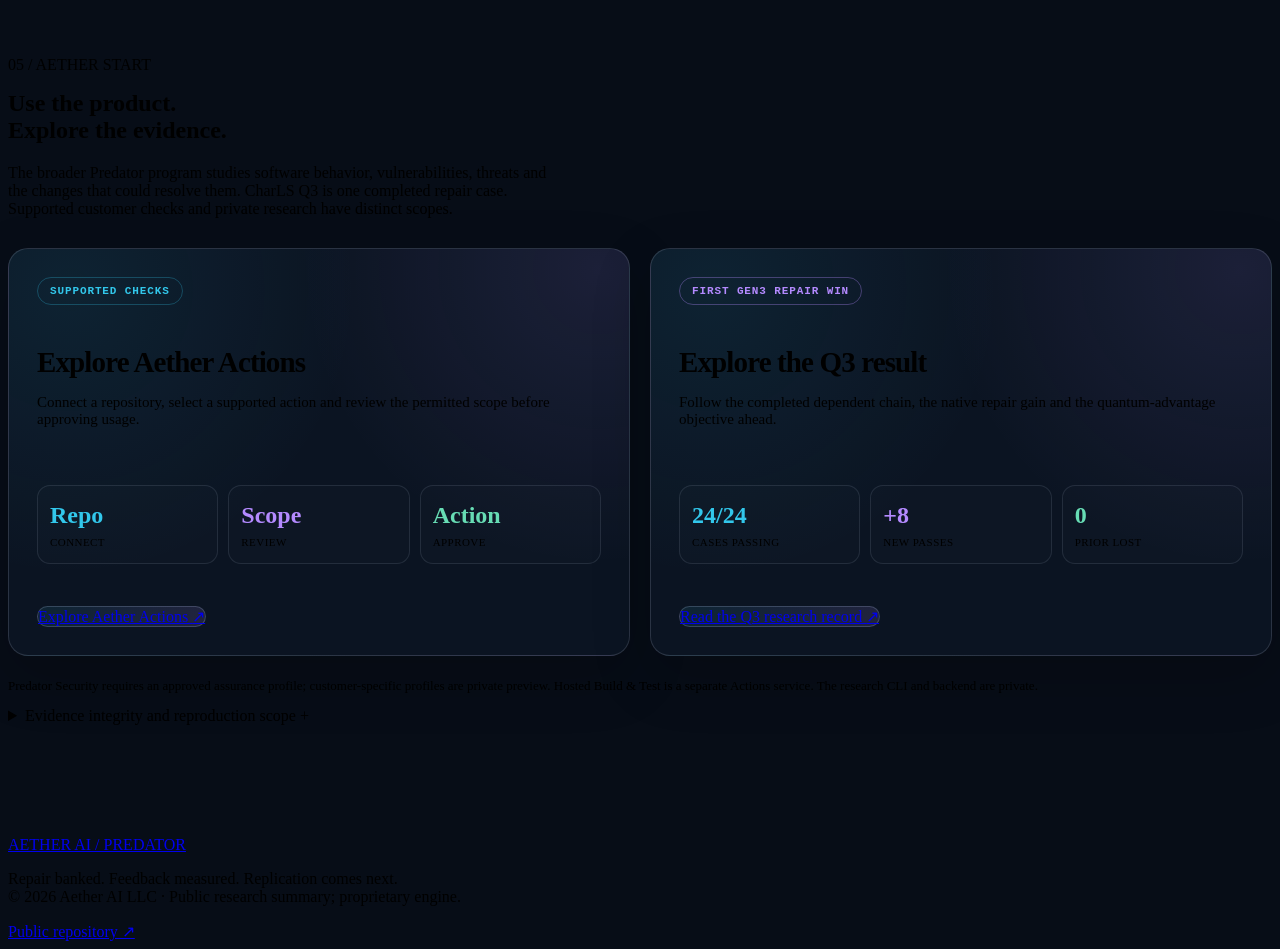
==== commit f0699299: "docs: publish banked GEN3 feedback results and evidence graphs" ====
--- a/docs/index.html
+++ b/docs/index.html
@@ -3,8 +3,8 @@
 <head>
   <meta charset="utf-8">
   <meta name="viewport" content="width=device-width,initial-scale=1">
-  <title>Predator — First Gen3 win: Q3 24/24 · Aether AI</title>
-  <meta name="description" content="Predator combines adaptive compilation, frontier-AI reasoning and quantum-depth research for software and security analysis. First Gen3 repair win: CharLS Q3 24/24. The quantum-advantage objective continues.">
+  <title>Predator — CharLS repair and GEN3 feedback results · Aether AI</title>
+  <meta name="description" content="Predator combines adaptive compilation, frontier-AI reasoning and quantum-depth research for software and security analysis. CharLS Q3 24/24; exploratory QPACK feedback result 2/8 to 5/8. Complete classical comparison and quantum advantage remain open.">
   <meta name="theme-color" content="#070d17">
   <link rel="stylesheet" href="styles.css">
   <link rel="stylesheet" href="q3-showcase.css">
@@ -13,7 +13,7 @@
   <a class="skip" href="#main">Skip to content</a>
   <header class="nav shell">
     <a class="brand" href="https://aethersystems.net/"><img src="assets/aether-website-mark.svg" width="36" height="36" alt="Aether AI"><span>PREDATOR<span class="byline">BY AETHER AI</span></span></a>
-    <nav aria-label="Main navigation"><a href="#chain">Completed chain</a><a href="#quantum">Quantum data</a><a class="nav-cta" href="https://github.com/AetherAI3/predator-cli">Public evidence <span aria-hidden="true">↗</span></a></nav>
+    <nav aria-label="Main navigation"><a href="#gen3-qpack">GEN3 experiment #1</a><a href="#chain">Completed chain</a><a href="#quantum">Quantum data</a><a class="nav-cta" href="https://github.com/AetherAI3/predator-cli">Public evidence <span aria-hidden="true">↗</span></a></nav>
   </header>
   <main id="main">
     <section class="hero shell" aria-labelledby="result-title">
@@ -37,6 +37,13 @@
       <div class="win-strip" aria-label="Primary protected-campaign metrics"><div><strong>+8</strong><span>new passes · +33.3 pp</span></div><div><strong>16/16</strong><span>prior passes retained</span></div><div><strong>0</strong><span>prior passes lost</span></div></div>
       <p class="start-note">Controlled faults on real CharLS C++ source. These are test cases, not 24 vulnerabilities. “Native” means checks on the software itself; “protected” means private evaluation cases. Aggregate tiles do not identify private cases. Verification is reported by the execution lane’s completed closeout.</p>
       <figure class="figure"><img src="assets/predator-console.png" alt="Private Predator operator console. The pictured session and counters are illustrative, not research measurements."><figcaption>Predator operator console · Illustrative session and counters. The measured Q3 chain follows below.</figcaption></figure>
+    </section>
+
+    <section class="shell section" id="gen3-qpack" aria-labelledby="gen3-qpack-title">
+      <div class="section-heading"><div><p class="eyebrow">NEW / EXPLORATORY GEN3 EXPERIMENT #1</p><h2 id="gen3-qpack-title">Feedback changed<br>the next search.</h2></div><p>Predator’s AI → quantum-method search → native feedback → AI loop found <strong>5/8 controlled faults</strong>, versus <strong>2/8 without feedback</strong>: +37.5 percentage points. Aer MPS simulation, previously exposed DEV mechanisms, one small campaign.</p></div>
+      <figure class="figure"><img src="assets/gen3-qpack-findings.svg" alt="Six comparison rows. Predator 5/8, no-feedback AI_Q 2/8, AI_C d1 2/8, Fixed-Q d2 0/8. AI_C d2 and Fixed-Q d1 are incomplete."><figcaption>96 terminal episodes, 93 observed outcomes, three operationally missing. Paired feedback outcomes: four gained, one lost. Classical superiority and quantum advantage remain unestablished.</figcaption></figure>
+      <p class="start-note">Pristine controls: 47 refuted, one unsupported, zero confirmed findings. Controlled-fault traces also retain four inconsistent native/reference checks. These are controlled fault instances, not newly discovered vulnerabilities. Figures and arithmetic are reproducible from the public export; a new campaign requires the private materials.</p>
+      <div class="link-row"><a href="https://github.com/AetherAI3/predator-cli/blob/main/docs/research/gen3-qpack-experiment1.md">Full result and recorded trajectories →</a><a href="research/gen3-qpack-experiment1.json">Public episode evidence →</a></div>
     </section>
 
     <section class="shell section" id="chain" aria-labelledby="chain-title">
@@ -71,6 +78,6 @@
       <details class="evidence-details"><summary>Evidence integrity and reproduction scope <span aria-hidden="true">+</span></summary><div><p>The producer reports signed native and lineage verification and full-hash readback of 17 C3 objects. Supporting validation: 516/516 stock tests including 17/17 compliance, sanitizer PASS and 10,000 fuzz executions. This editorial summary did not independently reverify private receipt bytes.</p><p>Native PASS and C3 banked coexist with an immutable hosted <strong>failed/lost</strong> completion record caused by an HTTP 422 field-shape mismatch. Public figures and arithmetic are rebuildable; the full private campaign is not independently reproducible from this repository alone. <a href="research/charls-q3.html#evidence-replay-and-operational-reconciliation">Full scope and fingerprints →</a></p></div></details>
     </section>
   </main>
-  <footer class="footer shell"><a class="brand" href="https://aethersystems.net/">AETHER AI / PREDATOR</a><p>First Gen3 win banked. The pursuit of quantum advantage continues.<br>© 2026 Aether AI LLC · Public research summary; proprietary engine.</p><a href="https://github.com/AetherAI3/predator-cli">Public repository ↗</a></footer>
+  <footer class="footer shell"><a class="brand" href="https://aethersystems.net/">AETHER AI / PREDATOR</a><p>Repair banked. Feedback measured. Replication comes next.<br>© 2026 Aether AI LLC · Public research summary; proprietary engine.</p><a href="https://github.com/AetherAI3/predator-cli">Public repository ↗</a></footer>
 </body>
 </html>
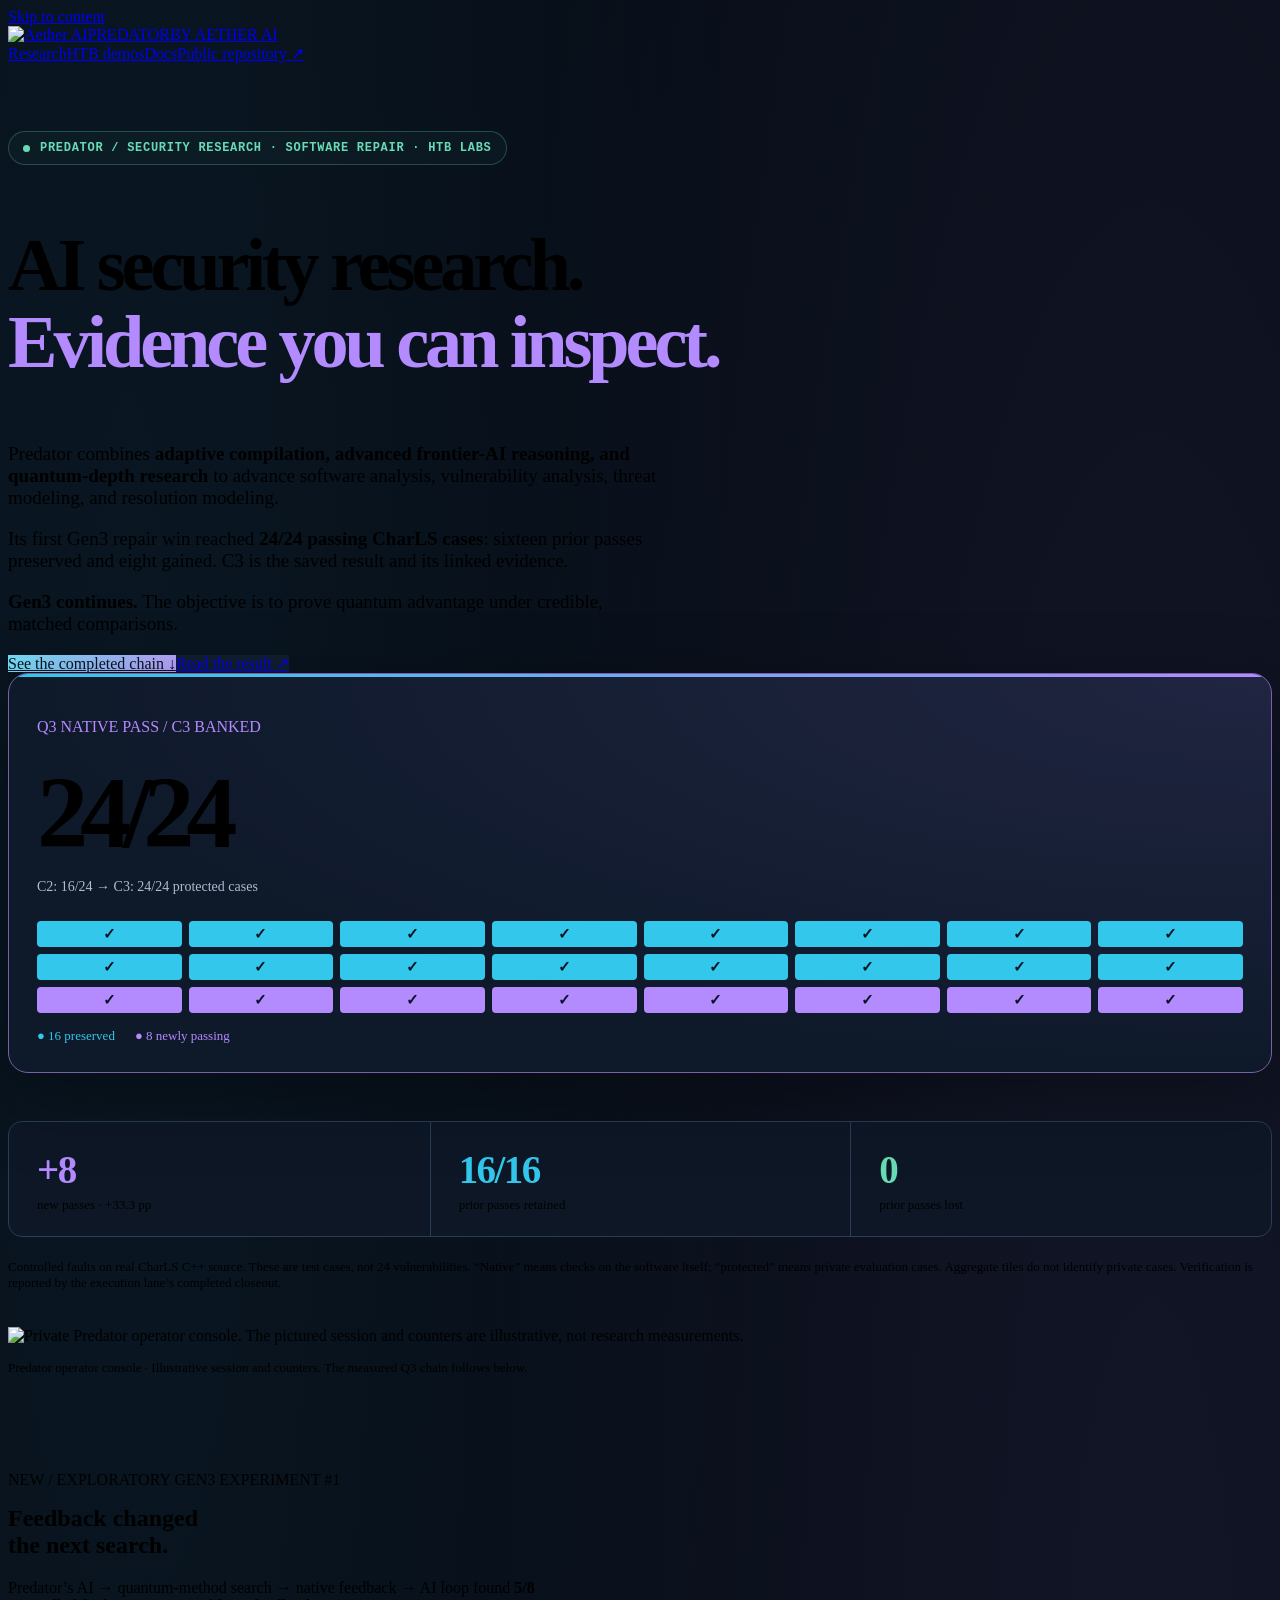
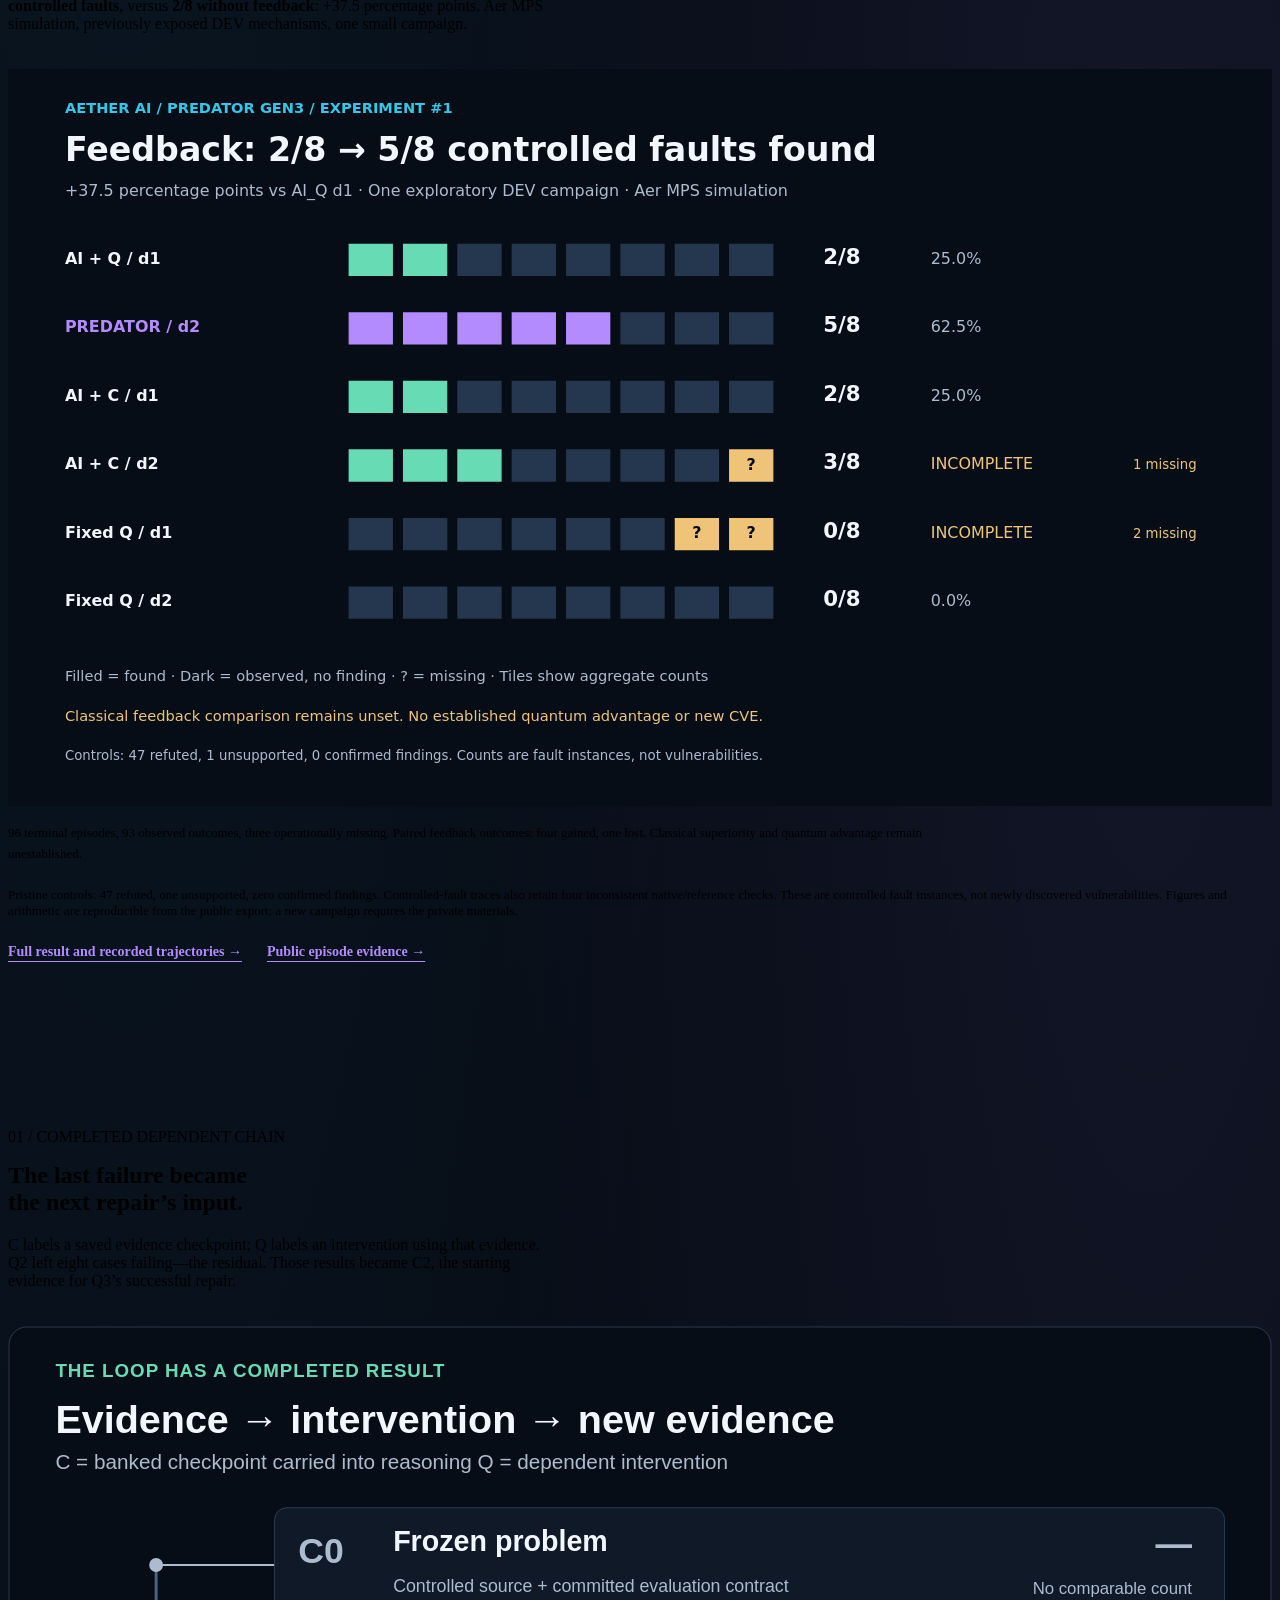
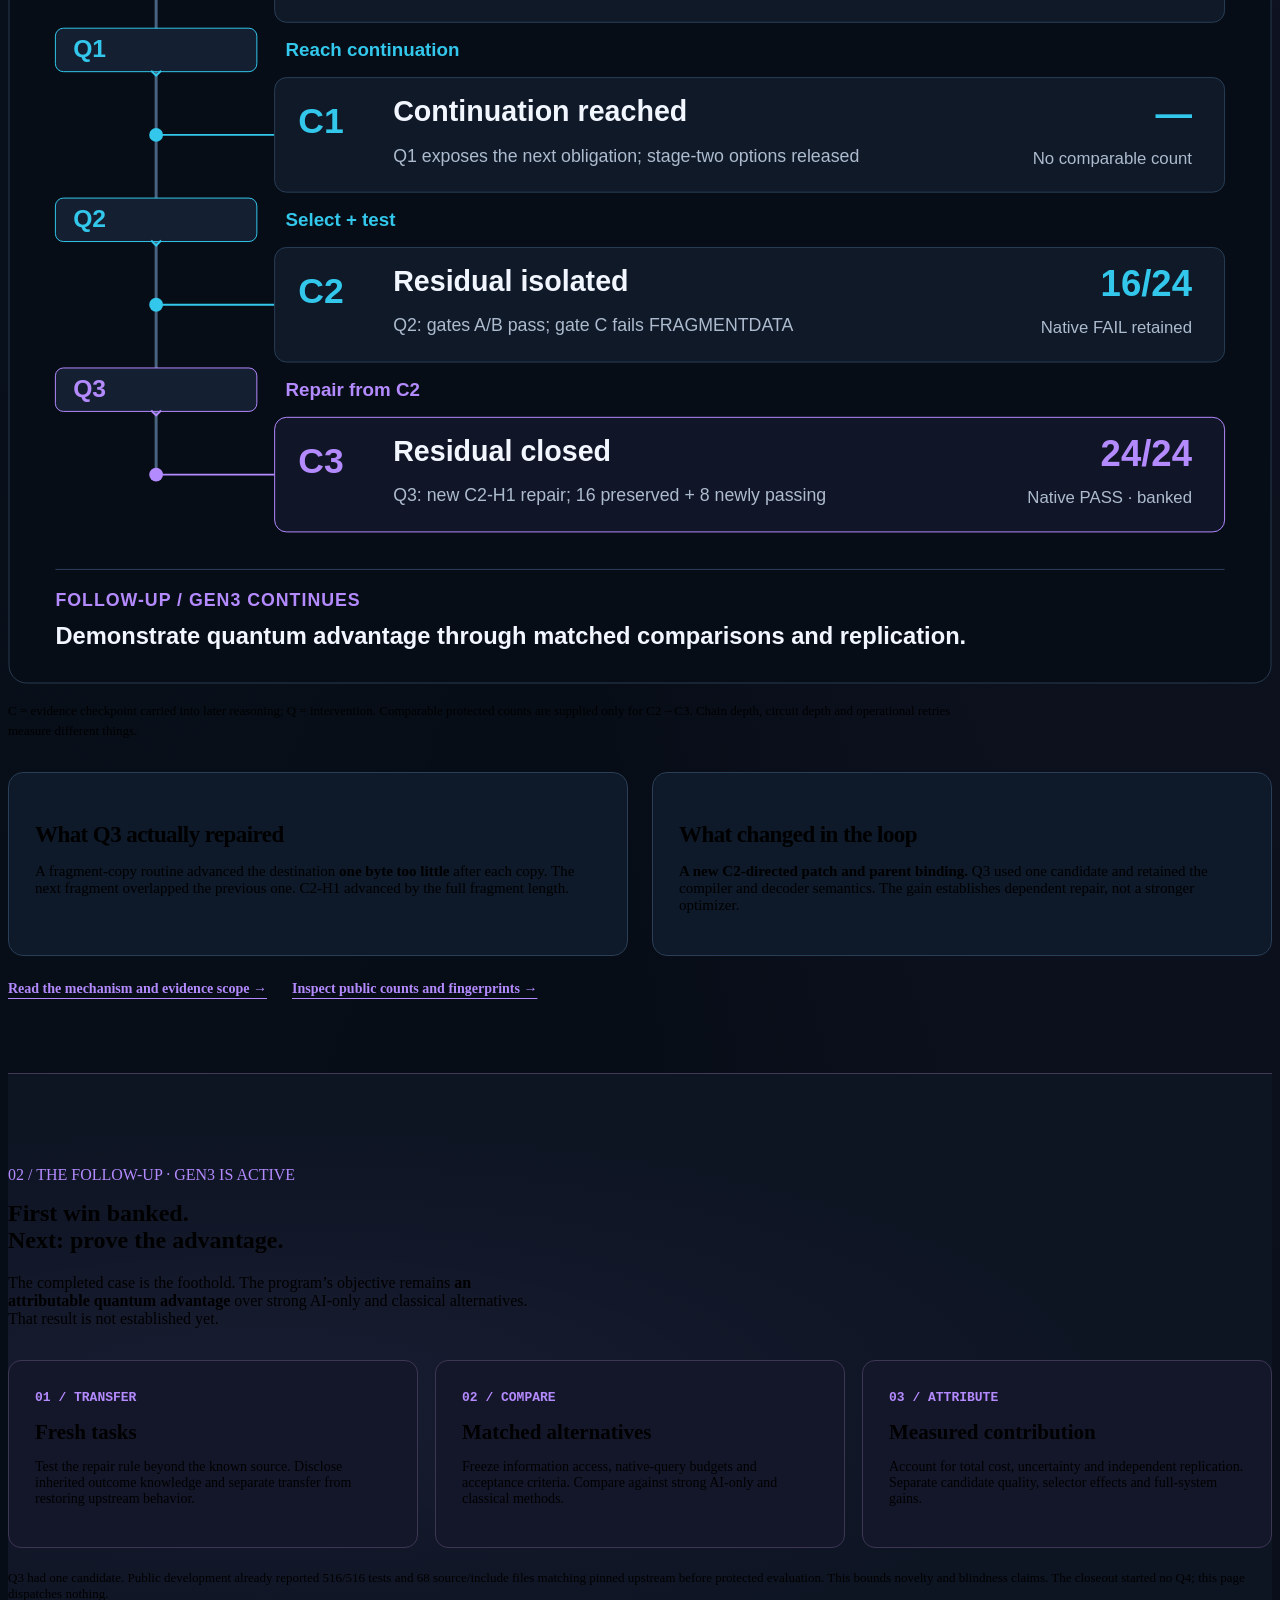
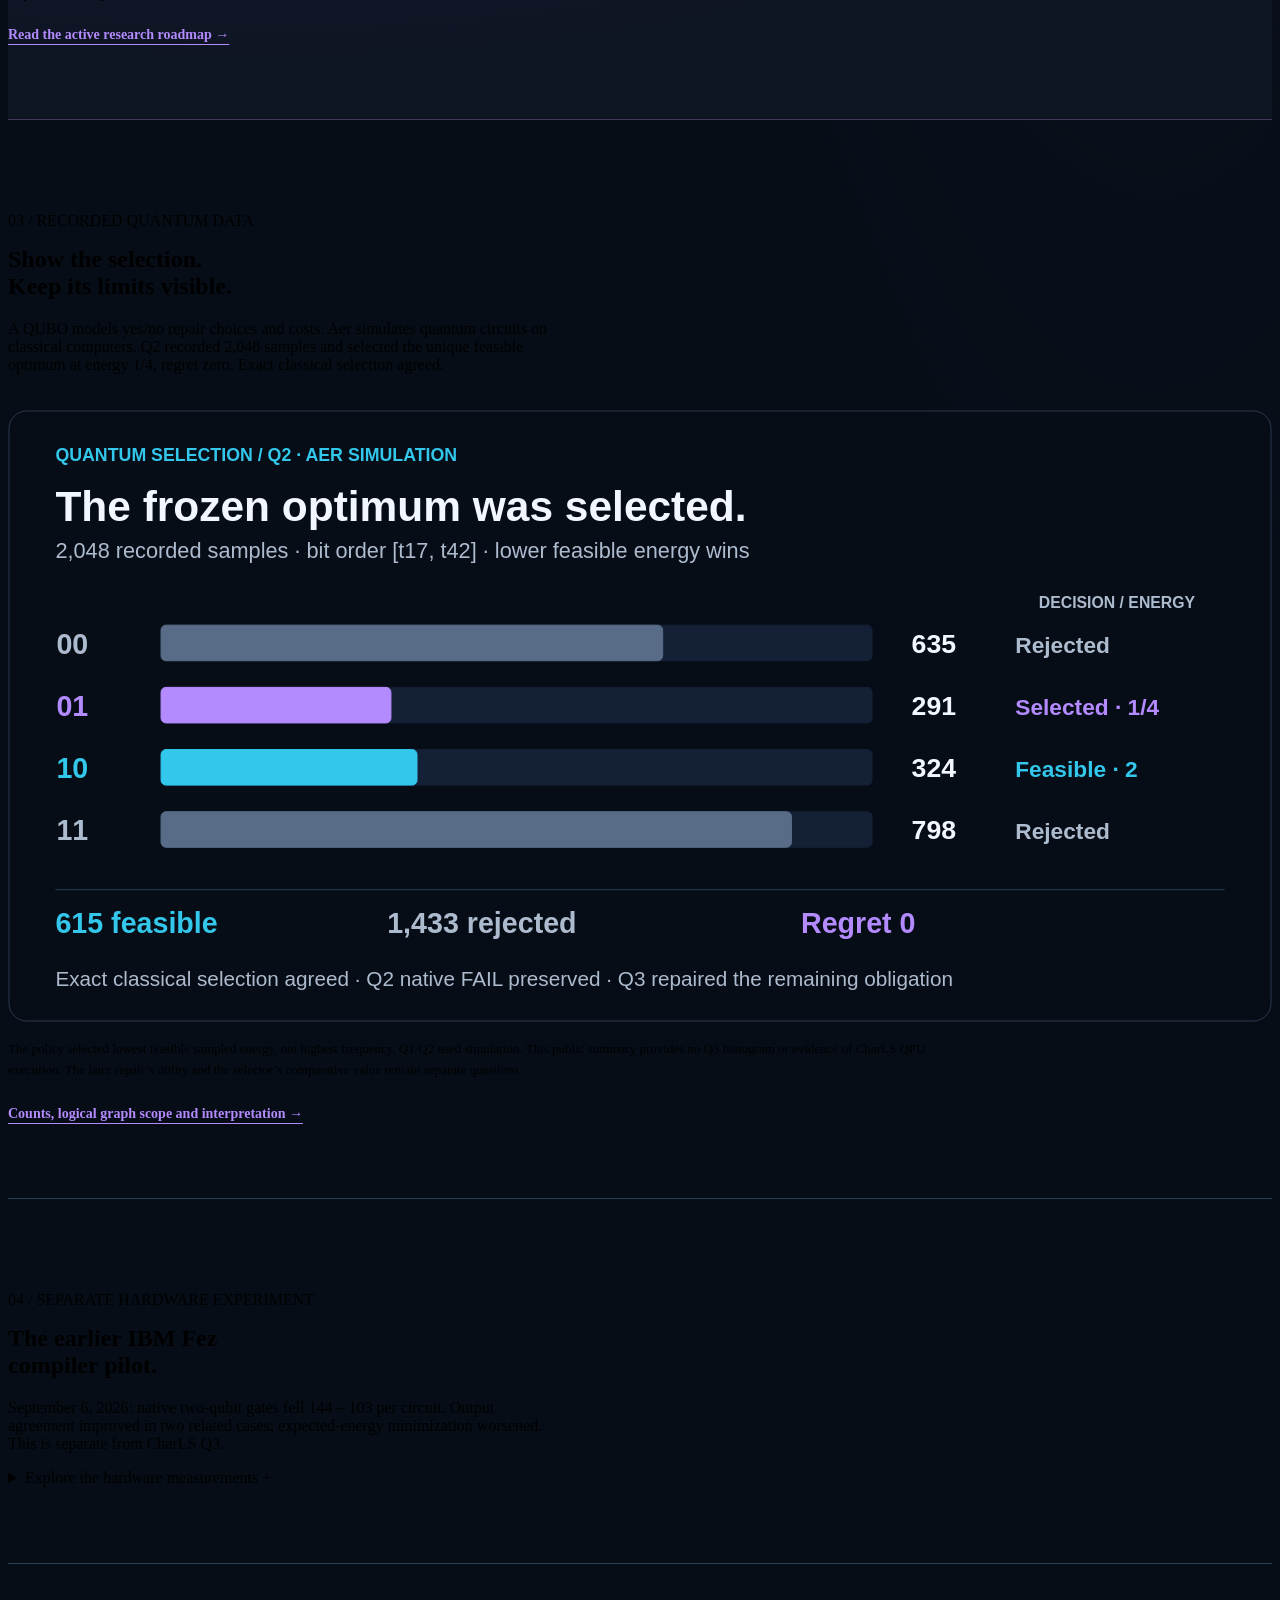
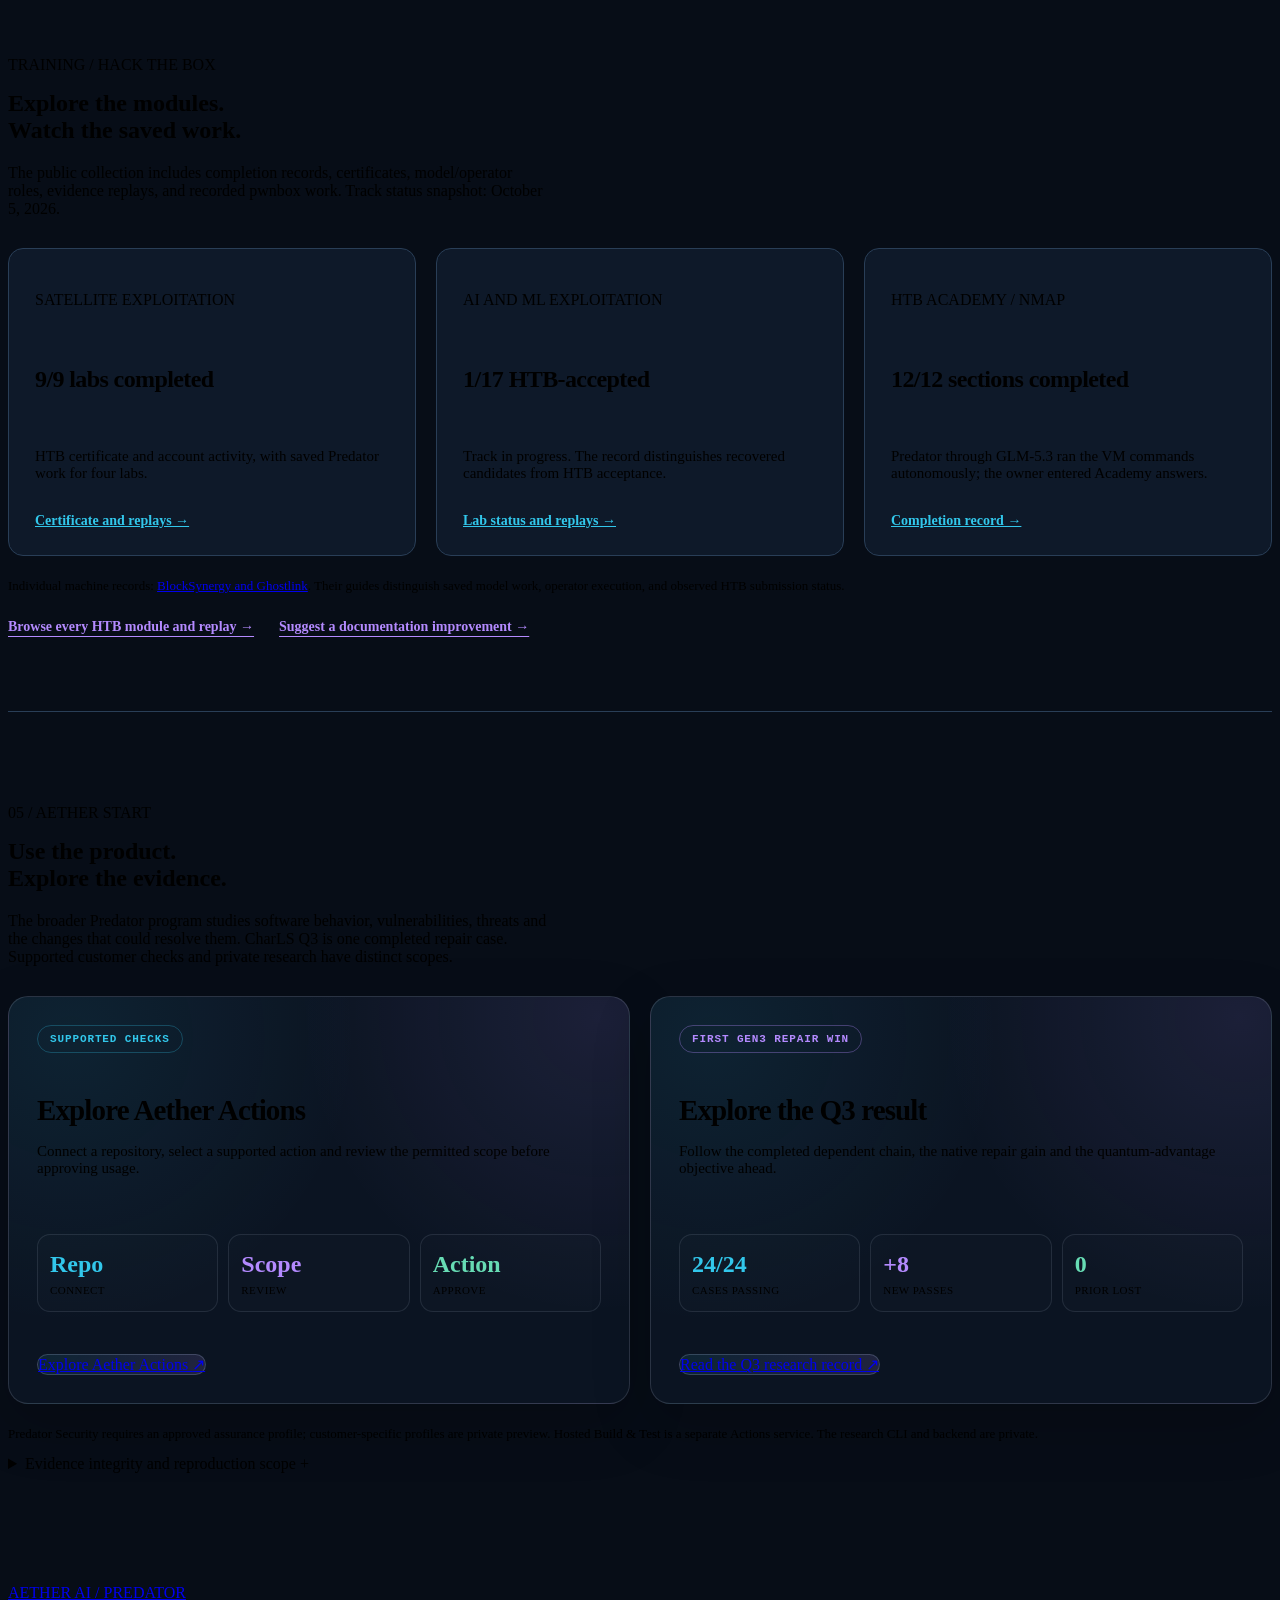
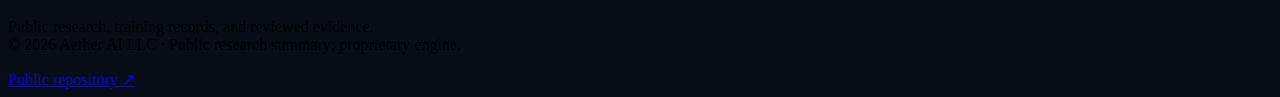
==== commit 0c02d918: "docs: improve Predator discoverability and community navigation" ====
--- a/docs/index.html
+++ b/docs/index.html
@@ -3,8 +3,20 @@
 <head>
   <meta charset="utf-8">
   <meta name="viewport" content="width=device-width,initial-scale=1">
-  <title>Predator — CharLS repair and GEN3 feedback results · Aether AI</title>
-  <meta name="description" content="Predator combines adaptive compilation, frontier-AI reasoning and quantum-depth research for software and security analysis. CharLS Q3 24/24; exploratory QPACK feedback result 2/8 to 5/8. Complete classical comparison and quantum advantage remain open.">
+  <title>Predator: AI Security Research &amp; HTB Demos | Aether AI</title>
+  <meta name="description" content="Explore Predator's AI security research, software repair experiments, quantum optimization studies, and Hack The Box training demos with public evidence.">
+  <link rel="canonical" href="https://aetherai3.github.io/Predator/">
+  <link rel="icon" href="assets/aether-website-mark.svg" type="image/svg+xml">
+  <meta property="og:type" content="website">
+  <meta property="og:site_name" content="Predator by Aether AI">
+  <meta property="og:title" content="Predator: AI Security Research &amp; HTB Demos">
+  <meta property="og:description" content="Public software repair results, quantum optimization studies, and Hack The Box training records from Aether AI.">
+  <meta property="og:url" content="https://aetherai3.github.io/Predator/">
+  <meta property="og:image" content="https://aetherai3.github.io/Predator/assets/social-preview.png">
+  <meta property="og:image:width" content="1280">
+  <meta property="og:image:height" content="640">
+  <meta property="og:image:alt" content="Predator by Aether AI: AI security research, software repair, quantum optimization, and Hack The Box demos.">
+  <meta name="twitter:card" content="summary_large_image">
   <meta name="theme-color" content="#070d17">
   <link rel="stylesheet" href="styles.css">
   <link rel="stylesheet" href="q3-showcase.css">
@@ -13,14 +25,14 @@
   <a class="skip" href="#main">Skip to content</a>
   <header class="nav shell">
     <a class="brand" href="https://aethersystems.net/"><img src="assets/aether-website-mark.svg" width="36" height="36" alt="Aether AI"><span>PREDATOR<span class="byline">BY AETHER AI</span></span></a>
-    <nav aria-label="Main navigation"><a href="#gen3-qpack">GEN3 experiment #1</a><a href="#chain">Completed chain</a><a href="#quantum">Quantum data</a><a class="nav-cta" href="https://github.com/AetherAI3/predator-cli">Public evidence <span aria-hidden="true">↗</span></a></nav>
+    <nav aria-label="Main navigation"><a href="#gen3-qpack">Research</a><a href="#htb">HTB demos</a><a href="https://github.com/AetherAI3/Predator/blob/main/docs/README.md">Docs</a><a class="nav-cta" href="https://github.com/AetherAI3/Predator">Public repository <span aria-hidden="true">↗</span></a></nav>
   </header>
   <main id="main">
     <section class="hero shell" aria-labelledby="result-title">
-      <div class="result-label">FIRST GEN3 REPAIR WIN · CASE COMPLETE · 14 SEP 2026</div>
+      <div class="result-label">PREDATOR / SECURITY RESEARCH · SOFTWARE REPAIR · HTB LABS</div>
       <div class="hero-grid">
         <div>
-          <h1 id="result-title">The loop worked.<br><span>Q3 closed the case.</span></h1>
+          <h1 id="result-title">AI security research.<br><span>Evidence you can inspect.</span></h1>
           <p class="hero-copy">Predator combines <strong>adaptive compilation, advanced frontier-AI reasoning, and quantum-depth research</strong> to advance software analysis, vulnerability analysis, threat modeling, and resolution modeling.</p>
           <p class="hero-copy">Its first Gen3 repair win reached <strong>24/24 passing CharLS cases</strong>: sixteen prior passes preserved and eight gained. C3 is the saved result and its linked evidence.</p>
           <p class="hero-copy"><strong>Gen3 continues.</strong> The objective is to prove quantum advantage under credible, matched comparisons.</p>
@@ -43,7 +55,7 @@
       <div class="section-heading"><div><p class="eyebrow">NEW / EXPLORATORY GEN3 EXPERIMENT #1</p><h2 id="gen3-qpack-title">Feedback changed<br>the next search.</h2></div><p>Predator’s AI → quantum-method search → native feedback → AI loop found <strong>5/8 controlled faults</strong>, versus <strong>2/8 without feedback</strong>: +37.5 percentage points. Aer MPS simulation, previously exposed DEV mechanisms, one small campaign.</p></div>
       <figure class="figure"><img src="assets/gen3-qpack-findings.svg" alt="Six comparison rows. Predator 5/8, no-feedback AI_Q 2/8, AI_C d1 2/8, Fixed-Q d2 0/8. AI_C d2 and Fixed-Q d1 are incomplete."><figcaption>96 terminal episodes, 93 observed outcomes, three operationally missing. Paired feedback outcomes: four gained, one lost. Classical superiority and quantum advantage remain unestablished.</figcaption></figure>
       <p class="start-note">Pristine controls: 47 refuted, one unsupported, zero confirmed findings. Controlled-fault traces also retain four inconsistent native/reference checks. These are controlled fault instances, not newly discovered vulnerabilities. Figures and arithmetic are reproducible from the public export; a new campaign requires the private materials.</p>
-      <div class="link-row"><a href="https://github.com/AetherAI3/predator-cli/blob/main/docs/research/gen3-qpack-experiment1.md">Full result and recorded trajectories →</a><a href="research/gen3-qpack-experiment1.json">Public episode evidence →</a></div>
+      <div class="link-row"><a href="https://github.com/AetherAI3/Predator/blob/main/docs/research/gen3-qpack-experiment1.md">Full result and recorded trajectories →</a><a href="research/gen3-qpack-experiment1.json">Public episode evidence →</a></div>
     </section>
 
     <section class="shell section" id="chain" aria-labelledby="chain-title">
@@ -57,7 +69,7 @@
       <div class="section-heading"><div><p class="eyebrow">02 / THE FOLLOW-UP · GEN3 IS ACTIVE</p><h2 id="objective-title">First win banked.<br>Next: prove the advantage.</h2></div><p>The completed case is the foothold. The program’s objective remains <strong>an attributable quantum advantage</strong> over strong AI-only and classical alternatives. That result is not established yet.</p></div>
       <div class="next-steps"><article class="next-step"><span class="num">01 / TRANSFER</span><h3>Fresh tasks</h3><p>Test the repair rule beyond the known source. Disclose inherited outcome knowledge and separate transfer from restoring upstream behavior.</p></article><article class="next-step"><span class="num">02 / COMPARE</span><h3>Matched alternatives</h3><p>Freeze information access, native-query budgets and acceptance criteria. Compare against strong AI-only and classical methods.</p></article><article class="next-step"><span class="num">03 / ATTRIBUTE</span><h3>Measured contribution</h3><p>Account for total cost, uncertainty and independent replication. Separate candidate quality, selector effects and full-system gains.</p></article></div>
       <p class="start-note">Q3 had one candidate. Public development already reported 516/516 tests and 68 source/include files matching pinned upstream before protected evaluation. This bounds novelty and blindness claims. The closeout started no Q4; this page dispatches nothing.</p>
-      <div class="link-row"><a href="https://github.com/AetherAI3/predator-cli/blob/main/docs/research/generations.md">Read the active research roadmap →</a></div>
+      <div class="link-row"><a href="https://github.com/AetherAI3/Predator/blob/main/docs/research/generations.md">Read the active research roadmap →</a></div>
     </div></section>
 
     <section class="shell section" id="quantum" aria-labelledby="quantum-title">
@@ -71,6 +83,29 @@
       <details class="evidence-details" id="evidence"><summary>Explore the hardware measurements <span aria-hidden="true">+</span></summary><figure class="figure"><img src="assets/readme-hardware-data.svg" width="1280" height="800" loading="lazy" alt="IBM Fez pilot: 28.5% fewer two-qubit gates, closer output in two related cases, worse expected-energy minimization. One hardware job; no quantum advantage established."><figcaption>Author-reported: one six-variable fixture, four circuits at 1,024 shots each and three seconds of billed QPU time. Billed time is not end-to-end runtime. No independent confirmation or quantum advantage established.</figcaption></figure><p class="start-note"><a href="research/ibm-fez-pilot.html">Measurement note and uncertainty →</a> · <a href="research/ibm-pilot.json">Full-precision data →</a></p></details>
     </section>
 
+    <section class="shell section research-divider" id="htb" aria-labelledby="htb-title">
+      <div class="section-heading"><div><p class="eyebrow">TRAINING / HACK THE BOX</p><h2 id="htb-title">Explore the modules.<br>Watch the saved work.</h2></div><p>The public collection includes completion records, certificates, model/operator roles, evidence replays, and recorded pwnbox work. Track status snapshot: October 5, 2026.</p></div>
+      <div class="htb-grid">
+        <article class="htb-card">
+          <p class="eyebrow">SATELLITE EXPLOITATION</p><h3>9/9 labs completed</h3>
+          <p>HTB certificate and account activity, with saved Predator work for four labs.</p>
+          <a href="https://github.com/AetherAI3/Predator/tree/main/docs/htb/satellite-exploitation">Certificate and replays →</a>
+        </article>
+        <article class="htb-card">
+          <p class="eyebrow">AI AND ML EXPLOITATION</p><h3>1/17 HTB-accepted</h3>
+          <p>Track in progress. The record distinguishes recovered candidates from HTB acceptance.</p>
+          <a href="https://github.com/AetherAI3/Predator/tree/main/docs/htb/ai-ml-exploitation">Lab status and replays →</a>
+        </article>
+        <article class="htb-card">
+          <p class="eyebrow">HTB ACADEMY / NMAP</p><h3>12/12 sections completed</h3>
+          <p>Predator through GLM-5.3 ran the VM commands autonomously; the owner entered Academy answers.</p>
+          <a href="https://github.com/AetherAI3/Predator/tree/main/docs/htb/academy">Completion record →</a>
+        </article>
+      </div>
+      <p class="start-note">Individual machine records: <a href="https://github.com/AetherAI3/Predator/tree/main/docs/htb/machines">BlockSynergy and Ghostlink</a>. Their guides distinguish saved model work, operator execution, and observed HTB submission status.</p>
+      <div class="link-row"><a href="https://github.com/AetherAI3/Predator/tree/main/docs/htb">Browse every HTB module and replay →</a><a href="https://github.com/AetherAI3/Predator/blob/main/CONTRIBUTING.md">Suggest a documentation improvement →</a></div>
+    </section>
+
     <section class="shell section research-divider" id="system" aria-labelledby="start-title">
       <div class="section-heading"><div><p class="eyebrow">05 / AETHER START</p><h2 id="start-title">Use the product.<br>Explore the evidence.</h2></div><p>The broader Predator program studies software behavior, vulnerabilities, threats and the changes that could resolve them. CharLS Q3 is one completed repair case. Supported customer checks and private research have distinct scopes.</p></div>
       <div class="start-cards"><article class="start-card"><span class="card-label">SUPPORTED CHECKS</span><div><h3>Explore Aether Actions</h3><p>Connect a repository, select a supported action and review the permitted scope before approving usage.</p></div><div class="card-stats"><div><strong>Repo</strong><span>Connect</span></div><div><strong>Scope</strong><span>Review</span></div><div><strong>Action</strong><span>Approve</span></div></div><a class="button" href="https://aethersystems.net/actions">Explore Aether Actions <span aria-hidden="true">↗</span></a></article><article class="start-card"><span class="card-label">FIRST GEN3 REPAIR WIN</span><div><h3>Explore the Q3 result</h3><p>Follow the completed dependent chain, the native repair gain and the quantum-advantage objective ahead.</p></div><div class="card-stats"><div><strong>24/24</strong><span>Cases passing</span></div><div><strong>+8</strong><span>New passes</span></div><div><strong>0</strong><span>Prior lost</span></div></div><a class="button" href="research/charls-q3.html">Read the Q3 research record <span aria-hidden="true">↗</span></a></article></div>
@@ -78,6 +113,6 @@
       <details class="evidence-details"><summary>Evidence integrity and reproduction scope <span aria-hidden="true">+</span></summary><div><p>The producer reports signed native and lineage verification and full-hash readback of 17 C3 objects. Supporting validation: 516/516 stock tests including 17/17 compliance, sanitizer PASS and 10,000 fuzz executions. This editorial summary did not independently reverify private receipt bytes.</p><p>Native PASS and C3 banked coexist with an immutable hosted <strong>failed/lost</strong> completion record caused by an HTTP 422 field-shape mismatch. Public figures and arithmetic are rebuildable; the full private campaign is not independently reproducible from this repository alone. <a href="research/charls-q3.html#evidence-replay-and-operational-reconciliation">Full scope and fingerprints →</a></p></div></details>
     </section>
   </main>
-  <footer class="footer shell"><a class="brand" href="https://aethersystems.net/">AETHER AI / PREDATOR</a><p>Repair banked. Feedback measured. Replication comes next.<br>© 2026 Aether AI LLC · Public research summary; proprietary engine.</p><a href="https://github.com/AetherAI3/predator-cli">Public repository ↗</a></footer>
+  <footer class="footer shell"><a class="brand" href="https://aethersystems.net/">AETHER AI / PREDATOR</a><p>Public research, training records, and reviewed evidence.<br>© 2026 Aether AI LLC · Public research summary; proprietary engine.</p><a href="https://github.com/AetherAI3/Predator">Public repository ↗</a></footer>
 </body>
 </html>
--- a/docs/q3-showcase.css
+++ b/docs/q3-showcase.css
@@ -26,6 +26,13 @@
 .start-card h3{font-size:29px;letter-spacing:-.03em;line-height:1.15;margin:24px 0 14px}.start-card p{color:var(--muted);font-size:15px}.card-stats{display:grid;grid-template-columns:repeat(3,1fr);gap:10px;margin:25px 0}.card-stats div{border:1px solid #adbbce22;background:#ffffff03;border-radius:13px;padding:15px 12px}.card-stats strong{display:block;font-size:24px;color:var(--cyan);line-height:1.2}.card-stats div:nth-child(2) strong{color:var(--purple)}.card-stats div:nth-child(3) strong{color:var(--good)}.card-stats span{display:block;margin-top:6px;font-size:11px;color:var(--muted);text-transform:uppercase;letter-spacing:.04em}
 .start-card .button{align-self:flex-start;background:linear-gradient(120deg,#32c7eb17,#b48aff22);border:1px solid #9badcc44;border-radius:30px}.start-note{margin-top:22px;font-size:13px;color:var(--muted)}
 .q3-page .evidence-details{border-color:#293e57}.q3-page .evidence-details a{color:var(--purple);text-decoration:underline}.q3-page .footer{margin-top:35px}
+.htb-grid{display:grid;grid-template-columns:repeat(3,minmax(0,1fr));gap:20px;margin-top:30px}
+.htb-card{display:flex;flex-direction:column;gap:16px;padding:26px;border:1px solid #293e57;border-radius:15px;background:#0e1929}
+.htb-card h3{font-size:24px;line-height:1.2;letter-spacing:-.025em}
+.htb-card>p:not(.eyebrow){color:var(--muted);font-size:15px}
+.htb-card>a{margin-top:auto;color:var(--cyan);font-size:14px;font-weight:700}
+.htb-card>a:hover{text-decoration:underline}
+@media(max-width:850px){.htb-grid{grid-template-columns:1fr}}
 @media(max-width:850px){.q3-page .hero-grid{grid-template-columns:1fr;gap:30px}.milestone-stamp{max-width:520px}.milestone-stamp .score{font-size:100px}.q3-page .section-heading{grid-template-columns:1fr;gap:22px}.next-steps{grid-template-columns:1fr}.context-grid{grid-template-columns:1fr}.q3-page .research-grid{grid-template-columns:1fr}.q3-page .nav nav{flex-wrap:wrap;justify-content:flex-end}.q3-page .nav nav>a:first-child{display:none}.start-cards{grid-template-columns:1fr}}
 @media(max-width:500px){.q3-page .hero{padding-top:38px}.q3-page h1{font-size:45px}.q3-page .hero-copy{font-size:17px}.q3-page .nav nav{gap:12px}.q3-page .nav nav>a:not(.nav-cta){display:none}.win-strip>div{padding:17px 13px}.win-strip strong{font-size:29px}.win-strip span{font-size:11px}.q3-page .section{padding-block:52px}.start-card{padding:23px}.card-stats div{padding:12px 9px}.card-stats strong{font-size:22px}.card-stats span{font-size:10px}.result-label{font-size:10px}.figure{margin-top:25px}}
 @media print{.q3-page{background:#fff;color:#142236}.q3-page .nav nav,.q3-page .actions,.q3-page .start-cards{display:none}.q3-page .shell{width:100%}.q3-page .section{padding-block:25px}.q3-page .hero-grid{display:block}.q3-page .hero-copy,.q3-page p,.q3-page figcaption{color:#344255}.q3-page .milestone-stamp{margin-top:25px}.q3-page h1,.q3-page h2{color:#142236}.q3-page .figure,.q3-page .milestone-stamp,.q3-page .next-step{break-inside:avoid}.q3-page .objective-panel{background:#fff}.q3-page .next-step,.q3-page .context-card{background:#f4f5fa;color:#142236}}
